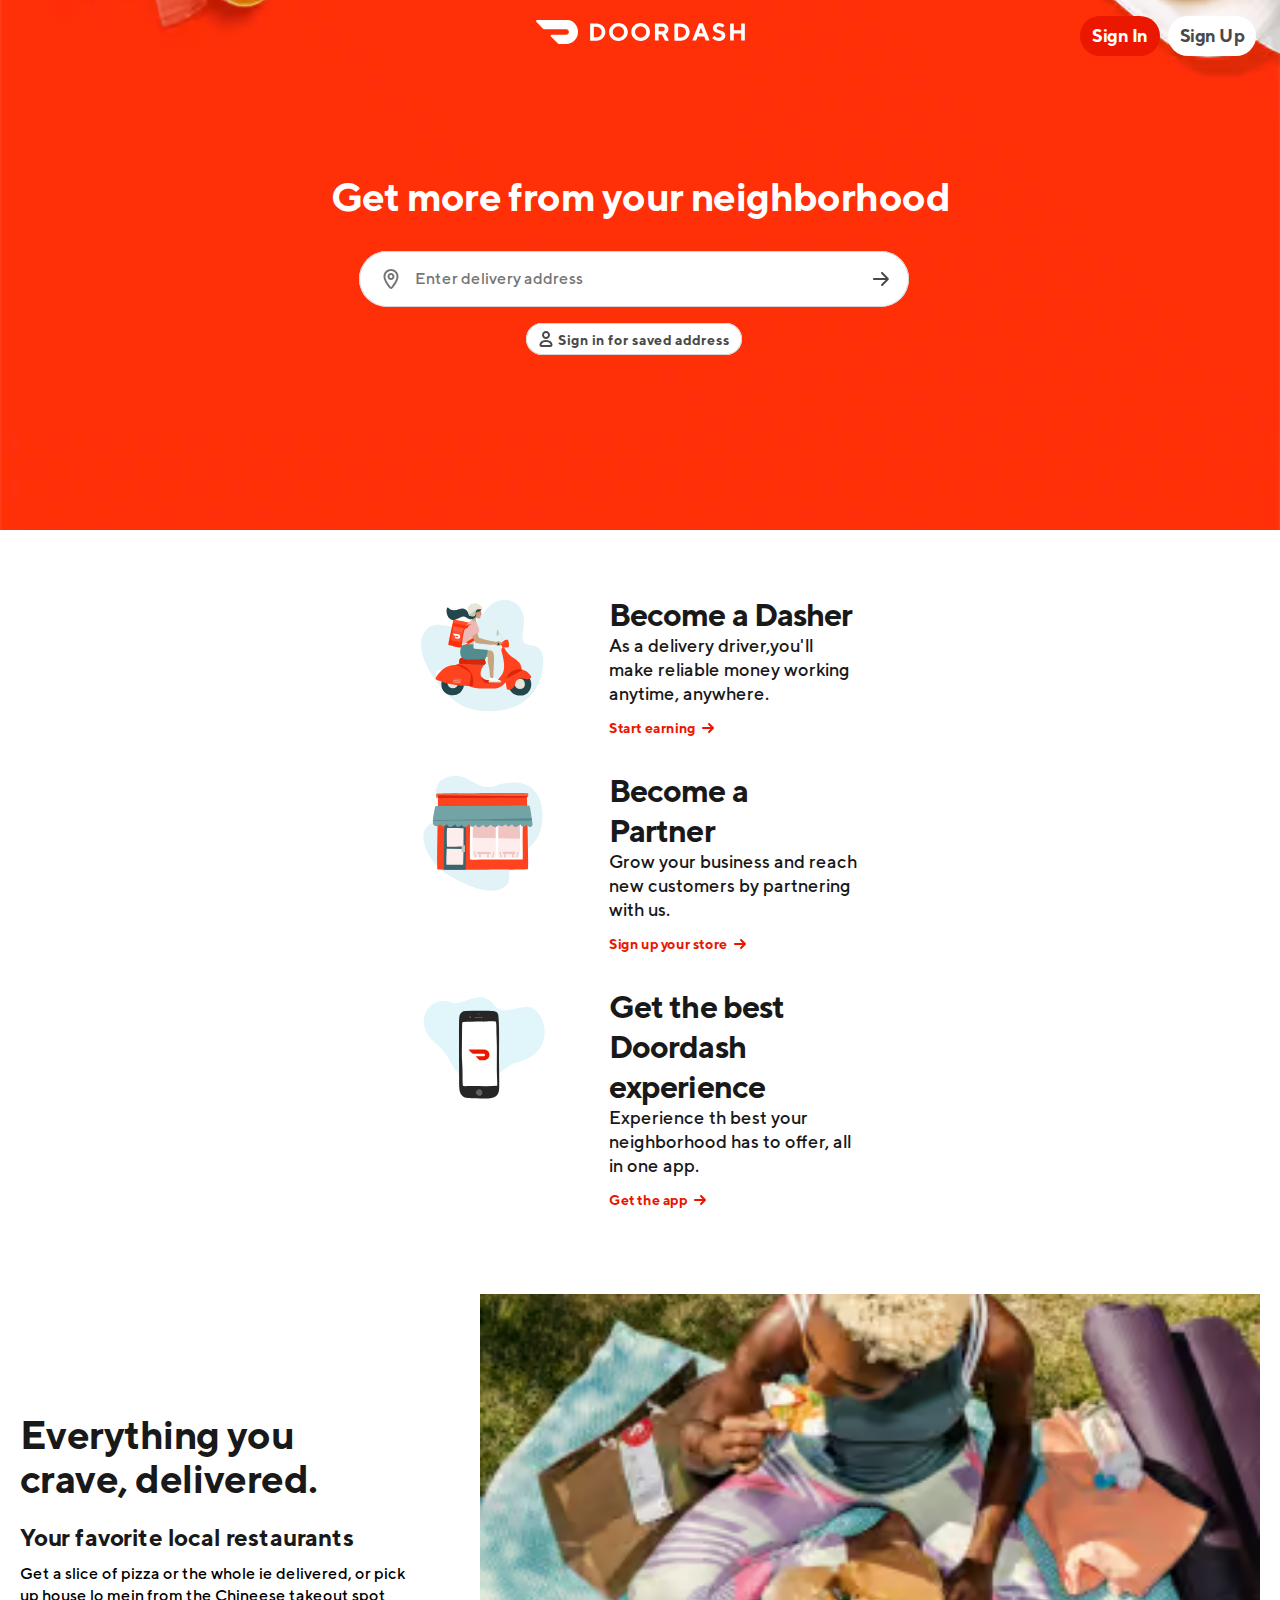
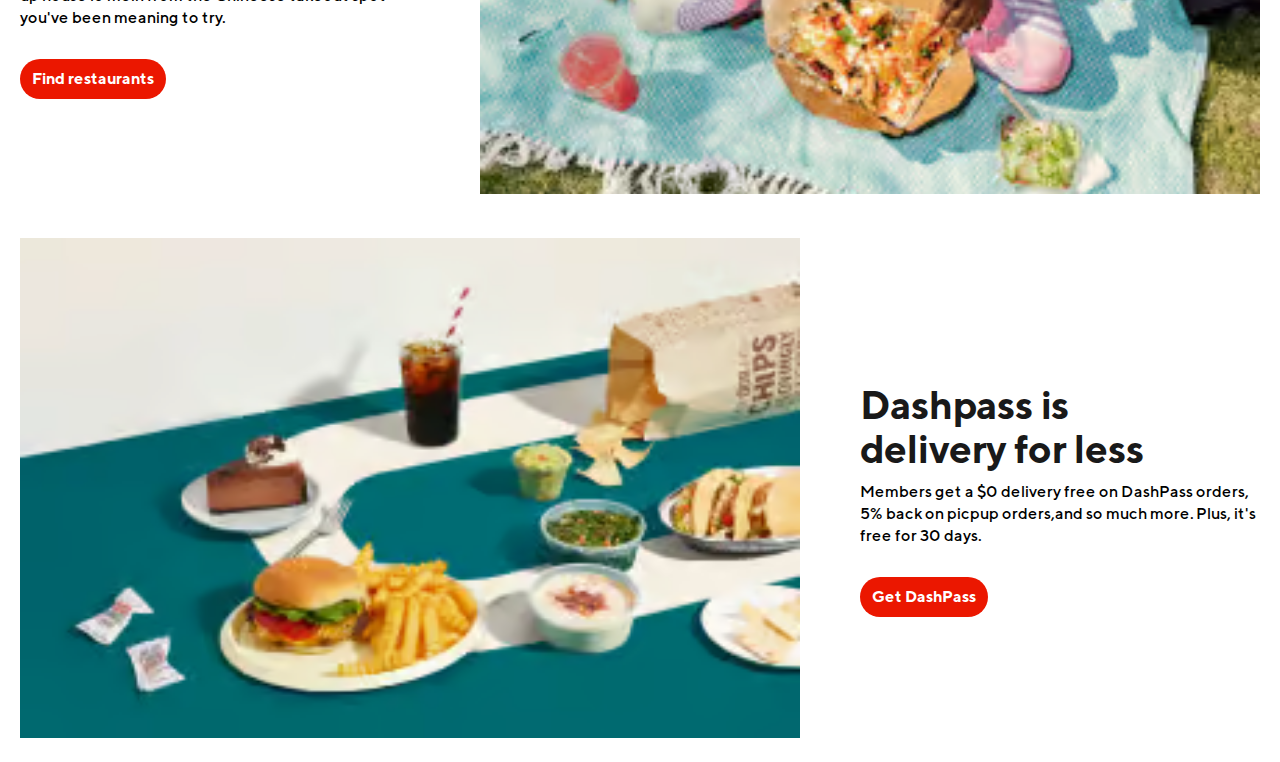
==== doordash/index.html @ 5bae9e33 "doordash section 2 completed" ====
<!DOCTYPE html>
<html lang="en">
<head>
    <meta charset="UTF-8">
    <meta name="viewport" content="width=device-width, initial-scale=1.0">
    <title>DoorDash Food Delivery & Takeout</title>
    <link rel="icon" href="assets/svgexport-5.svg">
    <link rel="stylesheet" href="index.css">
</head>

<header>
    <div class="header-section">
        <div class="bg-img">
            <img src="assets/hero_landing_us_mobile.avif">
        </div>
        <div class="banner-top-items">
            <div class="logos">
                <div class="logo1">
                    <img src="assets/svgexport-1.svg">
                </div>
                <div class="logo2">
                    <img src="assets/4224.svg">
                </div>
                <div class="logo3">
                    <img src="assets/doordash.svg">
                </div>
            </div>
            <div class="signin-options">
                <div class="signin">
                    <span>Sign In</span>
                </div>
                <div class="signup">
                    <span>Sign Up</span>
                </div>
            </div>
        </div>
        
        <div class="banner-middle-items">
            <div class="logo">
                <img src="assets/svgexport-1.svg">
            </div>
            <div class="main-text">
                <span> Get more from your neighborhood</span>
            </div>
            <div class="search">
                <div class="search-icon"><img src="assets/svgexport-2.svg"></div>
                <div class="location-icon"><img src="assets/location.svg"></div>
                <input type="text" placeholder="Enter delivery address">
                <div><div class="go-icon"><img src="assets/svgexport-3.svg" id="arrow-black"><img src="assets/white-arrow.svg" id="arrow-white"></div></div>
            </div>
            <div class="saved-address">
                <div class="icon">
                    <img src="assets/svgexport-4.svg">
                </div>
                <div class="text">
                    <span>Sign in for saved address</span>
                </div>
            </div>
        </div>
    </div>
</header>

<body>

    <div class="ad">
        <div class="logo"><img src="assets/svgexport-5.svg"></div>
        <div class="content">
            <div class="playstore"><img src="assets/google-play-store-logo.svg"></div>
            <div id="title">DoorDash App</div>                
            <span>Food & Groceries, Delivered</span>
            <button class="red-btn"><p>Get The app</p><img src="assets/svgexport-6.svg"></button>
        </div>
    </div>

    <div class="join-us">
        <div class="unit">
            <div class="image-section"><img src="assets/ScootScoot.svg"></div>
            <div class="text-section">
                <h2>Become a Dasher</h2>
                <h3>As a delivery driver,you'll make reliable money working anytime, anywhere.</h3>
                <div class="action-link"><span>Start earning</span><img src="assets/svgexport-7.svg"></div>
            </div>
        </div>
        <div class="unit">
            <div class="image-section"><img src="assets/Storefront.svg"></div>
            <div class="text-section">
                <h2>Become a Partner</h2>
                <h3>Grow your business and reach new customers by partnering with us.</h3>
                <div class="action-link"><span>Sign up your store</span><img src="assets/svgexport-7.svg"></div>
            </div>
        </div>
        <div class="unit">
            <div class="image-section"><img src="assets/iphone.svg"></div>
            <div class="text-section">
                <h2>Get the best Doordash experience</h2>
                <h3>Experience th best your neighborhood has to offer, all in one app.</h3>
                <div class="action-link"><span>Get the app</span><img src="assets/svgexport-7.svg"></div>
            </div>
        </div>
    </div>

    <div class="promote">
        <div class="crave">
            <div class="image-section"><img src="assets/download_the_app_mobile.avif"></div>
            <div class="text-section">
                <h2>Everything you crave, delivered.</h2>
                <h3>Your favorite local restaurants</h3>
                <span>Get a slice of pizza or the whole ie delivered, or pick up house lo mein from the Chineese takeout spot you've been meaning to try.</span>
                <button>Find restaurants</button>
            </div>
        </div>
        <div class="bg-shade"></div>
        <div class="dash-pass">
            <div class="image-section"><img src="assets/dashpass_mobile.avif"></div>
            <div class="text-section">
                <h2>Dashpass is delivery for less</h2>
                <span>Members get a $0 delivery free on DashPass orders, 5% back on picpup orders,and so much more. Plus, it's free for 30 days.</span>
                <button>Get DashPass</button>
            </div>
        </div>
    </div>
</body>
</html>
---- doordash/index.css ----
@font-face {
    font-family: dnorm;
    src: url('assets/dnormal.woff2');
}

@font-face {
    font-family: dbold;
    src: url('assets/dbold.woff2');
}

@font-face {
    font-family: dmed;
    src: url('assets/dmed.woff2');
}
a,li,ul,p,img,h2,h3,h4,h1,body,header,footer{
    text-decoration: none;
    padding:0;
    margin:0;
}

.logos,.location-icon,#arrow-white{
    display:none
}

.header-section{
    position: relative;
    display: flex;
    flex-direction: column;
    height:530px;
}

.bg-img{
    position: absolute;
    top:0;
    left:0;
    height:100%;
    width:100%;
    z-index: -1;
}
.bg-img img{
    width:100%;
    object-fit:cover;
    object-position: 50% 50%;
    height:100%;
}

.banner-top-items{
    display: flex;
    justify-content: flex-end;
    align-items: center;
    margin-top:16px;
  
}
.signin-options{
    display:flex;
    flex-direction: row;
    column-gap: 8px;
}
.signin{
    display: flex;
    justify-content: center;
    align-items: center;
    padding:0 12px;
    background-color: rgb(235, 23, 0);
    color:white;
    letter-spacing:-0.454401px;
    border-radius: 24px;
    min-height:32px;
    font-family:dbold;
}
.signin span , .signup span{
    margin-top: -1px;
}
.signup{
    display: flex;
    justify-content: center;
    align-items: center;
    padding:0 12px;
    background-color: white;
    color:rgb(73, 73, 73);
    letter-spacing:-0.454401px;
    border-radius: 24px;
    min-height:32px;
    font-family:dbold;
    margin-right:24px;
}
.banner-middle-items{
    position: absolute;
    top:30%;
    left:calc(50% - 175px);
    display:flex;
    flex-direction: column;
    align-items: center;
    flex-wrap: wrap;
}

.banner-middle-items .main-text{
    font-family: dbold;
    font-size:22px;
    line-height:28px;
    max-width:350px;
    color: white;
    text-align: center;
    margin-bottom:12px;
}
.banner-middle-items .logo{
    margin-bottom:15px;
}
.search{
    position: relative;
    height:fit-content;
    align-items: center;
    justify-content: center;
    border-radius: 32px;
    border: none;
    box-sizing: border-box;
    box-shadow: rgb(214, 214, 214) 0px 0px 0px 1px inset;
    background-color: rgb(255, 255, 255);
    padding: 4px;
    padding-left: 16px;
    min-height: 40px;
    margin-top:16px;
    margin-right:12px;
    display: flex;
    flex-shrink: 1 auto;
    font-family: dnorm;
    column-gap: 12px;

}
#align-left{
    display: flex;
}
.search input{
    border:none;
    color: rgb(25,25,25);
    font-family: dmed;
    font-size:16px;
    line-height:22px;
    font-weight:100;
    text-overflow: ellipsis;
    padding: 0px;
}

.search-icon{
    margin-top:4px;
}

.saved-address{
    display: flex;
    padding: 0px 12px;
    margin-right:12px;
    border-radius: 24px;
    border: none;
    box-shadow: rgb(214, 214, 214) 0px 0px 0px 1px inset;
    background-color: rgb(255, 255, 255);
    margin-top:16px;
    min-height:32px;
    display: flex;
    align-items: center;
    justify-content: center;
    text-overflow: ellipsis;
  
}
.go-icon{
    height:40px;
    width:40px;
    display: flex;
    align-items: center;
    justify-content: center;
}
.saved-address span{
    font-family: dbold;
    font-size:14px;
    line-height:16px;
    color: rgb(73, 73, 73);
    margin-left:4px;
}
.saved-address .icon{
    margin-top:4px;
}
.saved-address .text{
    margin-top: 2px;
}

.ad{
    background-color:rgb(247, 247, 247);
    border-radius:16px;
    border:1px solid rgb(231,231,231);
    padding:20px;
    margin:20px;
    margin-bottom:0px;
    display: flex;
    flex-direction: row;
}

.ad .logo{
    border:1px solid rgb(231,231,231);
    background-color:rgb(255,255,255);
    margin-right:8px;
    padding:8px;
    border-radius:16px;
    width:60px;
    height:60px;
    box-sizing: border-box;
    display: flex;
    justify-content: center;
}
.ad .logo img{
    width:40px;
    height:40px;
}
.ad .content{
    display: flex;
    flex-direction: column;
}
.ad #title{
    font-size:18px;
    line-height:22px;
    letter-spacing:-0.511197px;
    margin-bottom:4px;
    color:rgb(25, 25, 25);
    font-family:dbold;
}
.ad .content span{
    font-size:14px;
    color:rgb(118, 118, 118);
    line-height:22px;
    margin-bottom:8px;
    font-family:dmed;
    font-weight:500;
}
.ad button{
    width:124.23px;
}

button{
    background-color:rgb(235, 23, 0);
    border-radius:24px;
    box-shadow:rgba(0, 0, 0, 0) 0px 0px 0px 1px inset;
    color:rgb(255,255,255);
    box-sizing: border-box;
    min-height:32px;
    display: flex;
    align-items: center;
    justify-content: center;
    border:none;
    font-family:dbold;

}
button img{
    margin-left:4px;
}

.join-us{
    display:flex;
    flex-direction: column;
    padding:8px;
    margin-top:40px;
    margin-bottom:40px;
    max-width:470px;
    margin-inline:auto;
}
.unit .text-section{
    max-width:250px;
}

.unit{
    display: flex;
    padding:16px;
}
.unit .image-section{
    box-sizing: border-box;
    margin-right:32px;
}
.unit .image-section img{
    width:88px;
    height:88px;
}
.unit h2{
    font-size:32px;
    color:rgb(25, 25, 25);
    letter-spacing: -0.908802px;
    line-height:40px;
    font-family:dbold;
}
.unit h3{
    font-size:18px;
    color:rgb(25, 25, 25);
    line-height:24px;
    font-weight:500;
    font-family:dmed;
}
.unit .action-link{
    font-size:14px;
    color:rgb(235, 23, 0);
    letter-spacing: -0.397598px;
    line-height:20px;
    font-family:dbold;
    display: flex;
    align-items: center;
    margin-top:12px;
}
.unit .action-link span{
    margin-right:4px;
}
.unit .action-link img{
    height:16px;
    width:16px;
}


.crave{
    padding:20px;
    display: flex;
    flex-direction: column;
}
.crave .image-section{
    width:100%
}
.crave .image-section img{
    height:180px;
    width:100%;
    object-fit:cover;
}
.crave .text-section{
    display: flex;
    flex-direction: column;
}
.crave h2{
    margin-top:20px;
    max-width:90%;
    font-family:dbold;
    font-size:24px;
    line-height:32px;
    color:rgb(25,25,25);
}
.crave h3{
    font-family :dbold;
    margin-top:10px;
    color:rgb(25,25,25);
    font-size:18px;
    line-height:22px;
}
.crave span{
    margin-top:10px;
    font-size:14px;
    line-height:20px;
    font-family:dmed;

}
.crave button{
    margin-top:20px;
    width:fit-content;
    padding-left:12px;
    padding-right:12px;
}

/**/
.dash-pass{
    padding:20px;
    display: flex;
    flex-direction: column;
}
.dash-pass .image-section{
    width:100%
}
.dash-pass .image-section img{
    height:180px;
    width:100%;
    object-fit:cover;
}
.dash-pass .text-section{
    display: flex;
    flex-direction: column;
}
.dash-pass h2{
    margin-top:20px;
    max-width:90%;
    font-family:dbold;
    font-size:24px;
    line-height:32px;
    color:rgb(25,25,25);
}
.dash-pass span{
    margin-top:10px;
    font-size:14px;
    font-family:dmed;
    line-height:20px;
}
.dash-pass button{
    margin-top:20px;
    width:fit-content;
    padding-left:12px;
    padding-right:12px;    
}











@media screen and (min-width:425px) {
    

}


@media screen and (min-width:768px) {
    
    .banner-middle-items .logo,.search .search-icon,.logos .logo3,.logos .logo2,.ad{
        display: none;
    }
    .search .location-icon,.logos{
        display: flex;
    }

    .banner-top-items{
        position: relative;
    }
    .logos{
        position: absolute;
        top:4px;
        left:calc(50% - 28px);
    }
    .signin span,.signup span{
        font-size: 18px;
        letter-spacing:-0.04ch;
    }
    .signin,.signup{
        min-height: 40px;
    }

    .banner-middle-items{
        left:calc(50% - 210px);
        top:calc(50% - 94px);
    }

    .search{
        padding:8px;
        padding-left:20px;
        /* width:408px; */
        column-gap: normal;
    }
    .search input{
        font-size: 16px;
        line-height:22px;
        width:304px;
        padding-left: 12px;
    }
    .saved-address .icon{
        margin-top: 4px;
    }

    .unit .image-section{
        margin-right:64px;
    }
    .unit .image-section img{
        width:124px;
        height:124px;
    }
    
    .crave{
        flex-direction: row-reverse;
        align-items: center;
        column-gap:60px;
    }
    .crave .image-section img{
        height:500px;
    }
    .crave h2{
        font-size:40px;
        letter-spacing:-0.02ch;
        line-height:44px;
    }
    .crave h3{
        font-size: 24px;
        line-height:32px;
        letter-spacing:-0.01ch;
        margin-top:20px;
    }
    .crave span{
        font-size:16px;
        line-height:22px;
    }
    .crave button{
        margin-top:30px;
        font-size: 16px;
        line-height:18px;
        min-height: 40px;
    }
    .crave .text-section{
        max-width: 400px;;
    }

    /**/
    .dash-pass{
        flex-direction: row;
        align-items: center;
        column-gap:60px;
    }
    .dash-pass .image-section img{
        height:500px;
    }
    .dash-pass h2{
        font-size:40px;
        letter-spacing:-0.02ch;
        line-height:44px;
    }
    .dash-pass span{
        font-size:16px;
        line-height:22px;
    }
    .dash-pass button{
        margin-top:30px;
        font-size: 16px;
        line-height:18px;
        min-height: 40px;
    }
    .dash-pass .text-section{
        max-width: 400px;;
    }


}

@media screen and (min-width:1024px) {

   
    .logos .logo3,.logos .logo2{
        display: block;
    }
    .logo1{
        display: none;
    }

    .logos{
            align-items: center;
            gap:12px;
            left:calc(50% - 104.5px);
    }
    
    .banner-middle-items{
        top:calc(50% - 90px);
        left:calc(50% - 309.4px);
    }
    .banner-middle-items .main-text{
        white-space: nowrap;
        font-size: 40px;
        letter-spacing:-0.568px;
        line-height:44px;
        max-width: 750px;
        margin-bottom: 16px;
    }
    .search{
        width:550px;
        justify-content:space-between;
    }
    .search input{
       width:100%;
    }
    .go-icon{
        justify-content: center;
    }
    
}

@media screen and (min-width:1440px) {

    #arrow-black{
        display:none;
    }
    #arrow-white{
        display: flex;
    }
    .header-section{
        height:800px;
    }

    .go-icon{
        border-radius:50%;
        background-color: rgb(235, 23, 0) ;
        width:40px !important;
        margin: 0;
    }

    .join-us{
        flex-direction: row;
        margin:0;
        margin-top: 96px;
        margin-bottom: 96px;
        max-width:1184px;
        box-sizing: border-box;
        margin-left:90px;
    }
    .unit{
        flex-direction: column;
        align-items: center;
        padding:16px;
        margin-left: 17px;
        margin-right: 17px;
        text-align: center;
        width:360px;
        box-sizing: border-box;
    }
    .unit .image-section{
        margin:0;
    }
    .unit .image-section img{
        width:154px;
        height:154px;
    }
    .unit .action-link{
        font-size:18px;
        line-height:24px;
        justify-content: center;
    }
    .unit h3{
        margin-top:8px;
    }
    

}
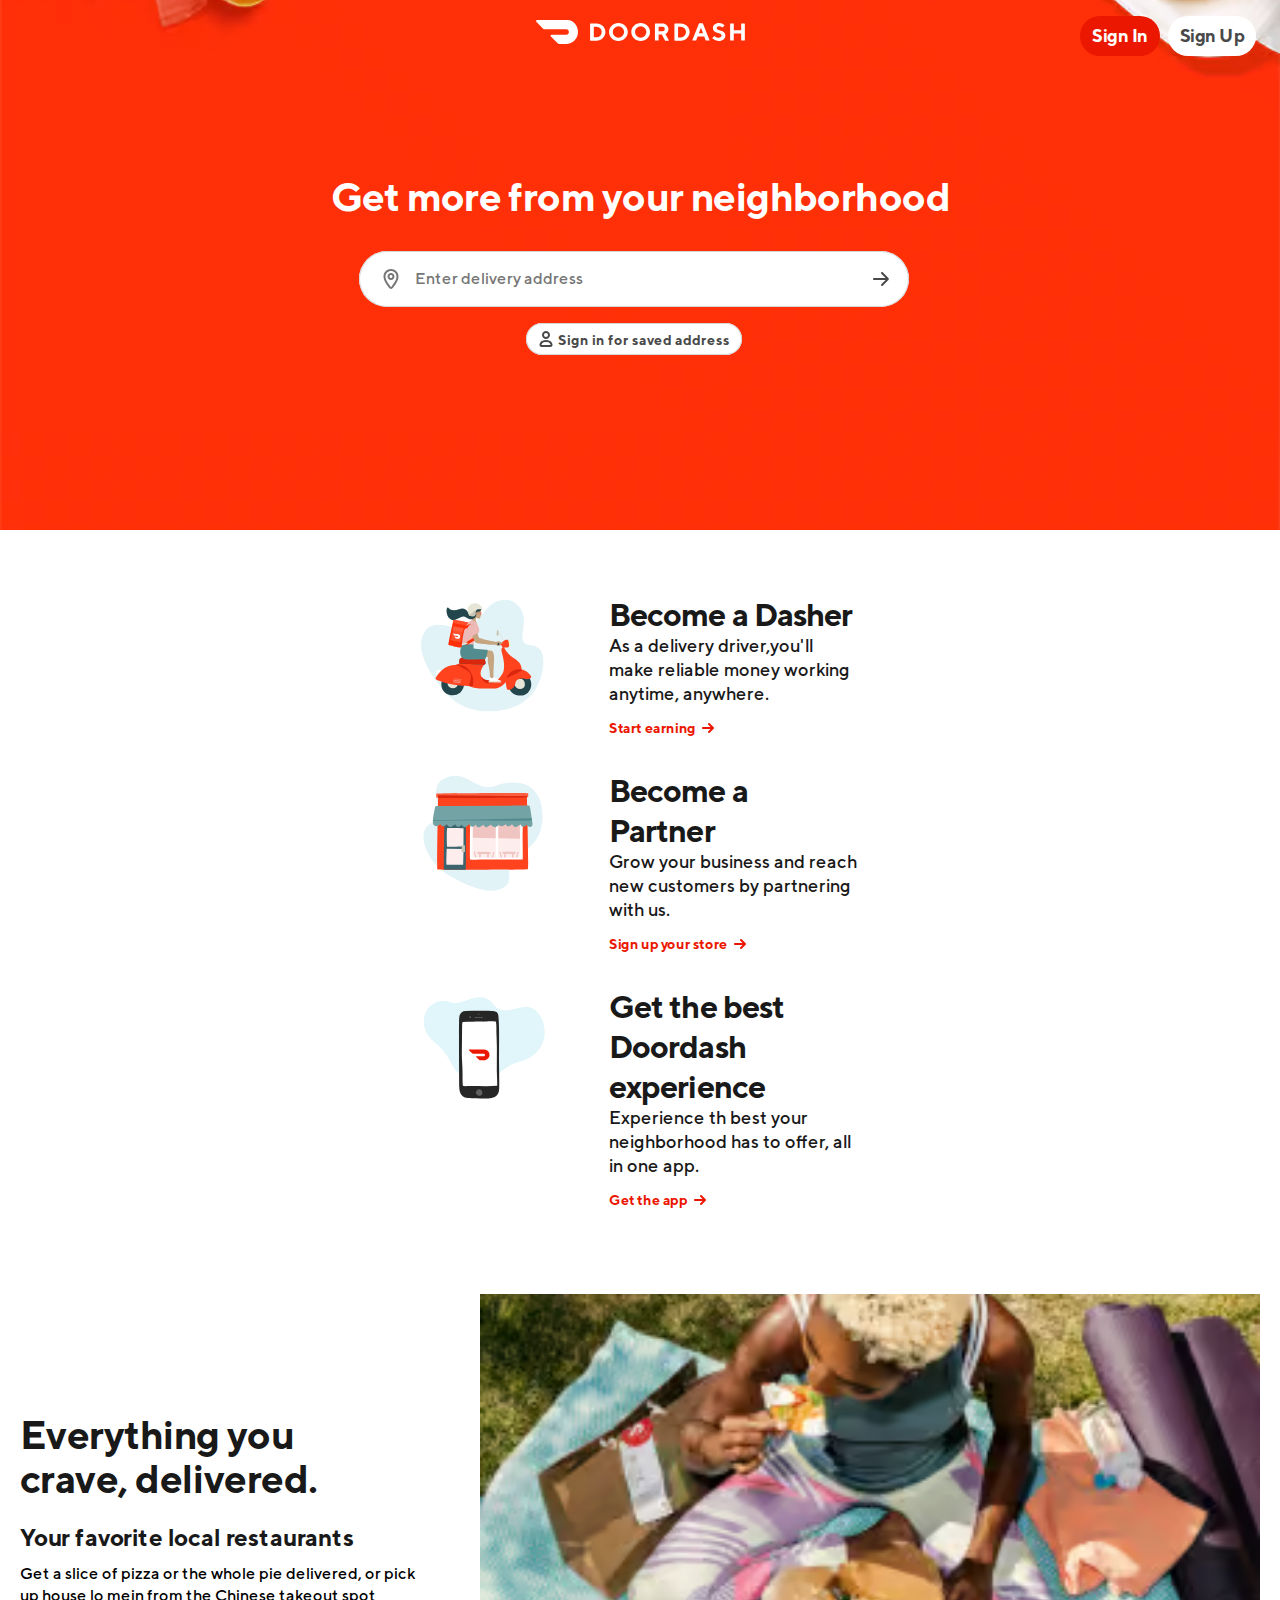
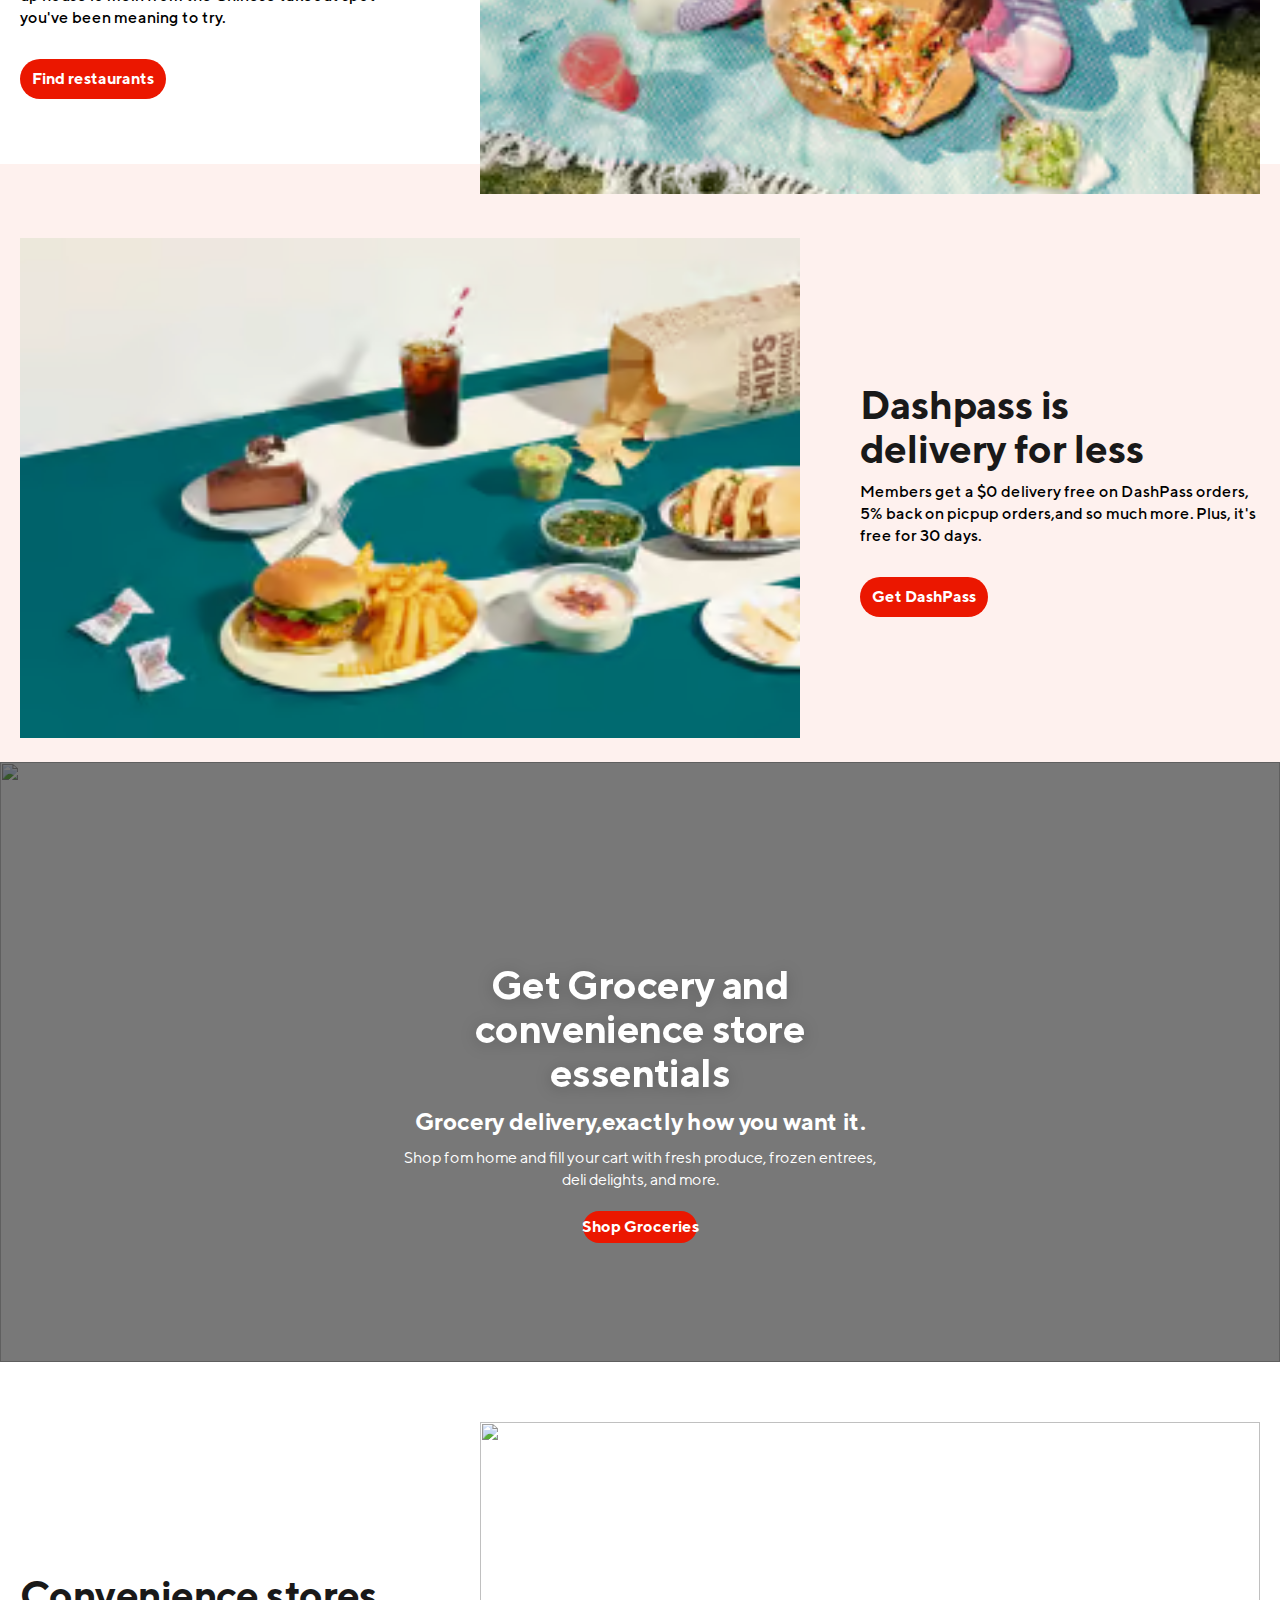
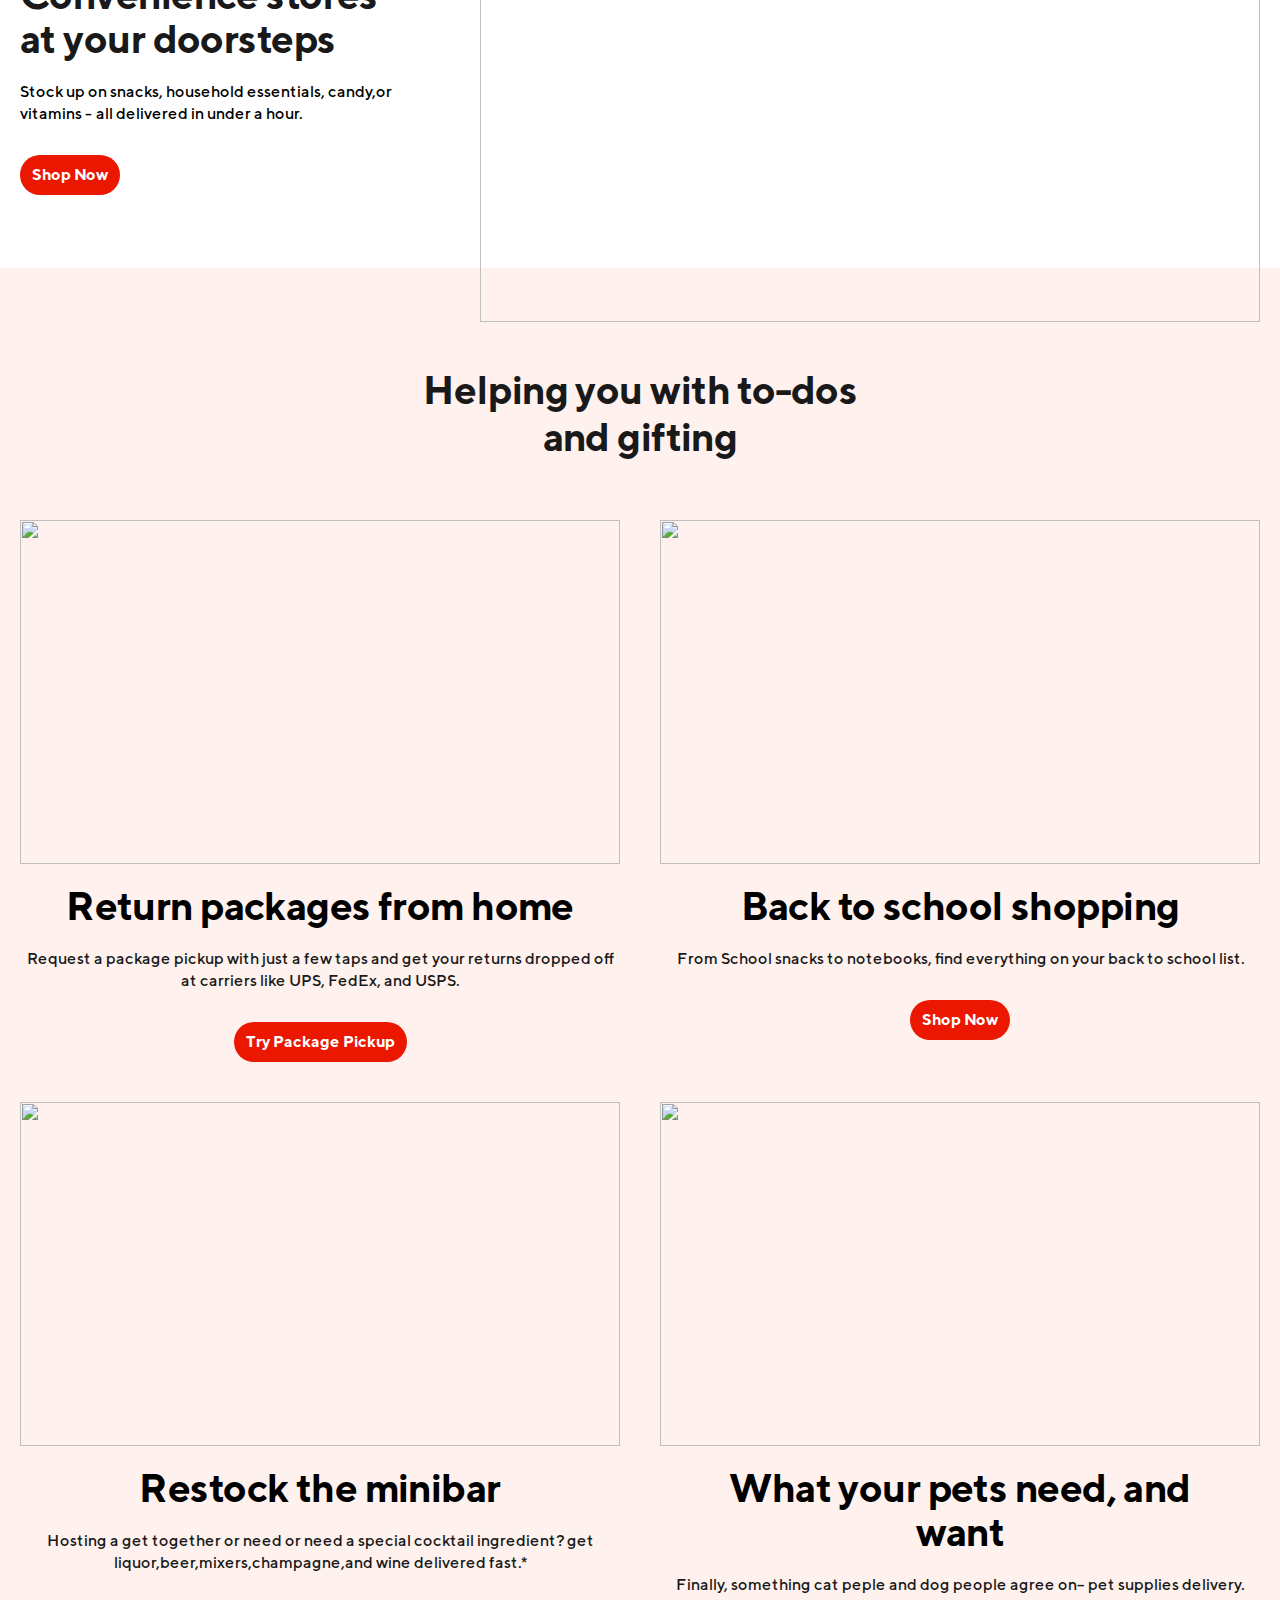
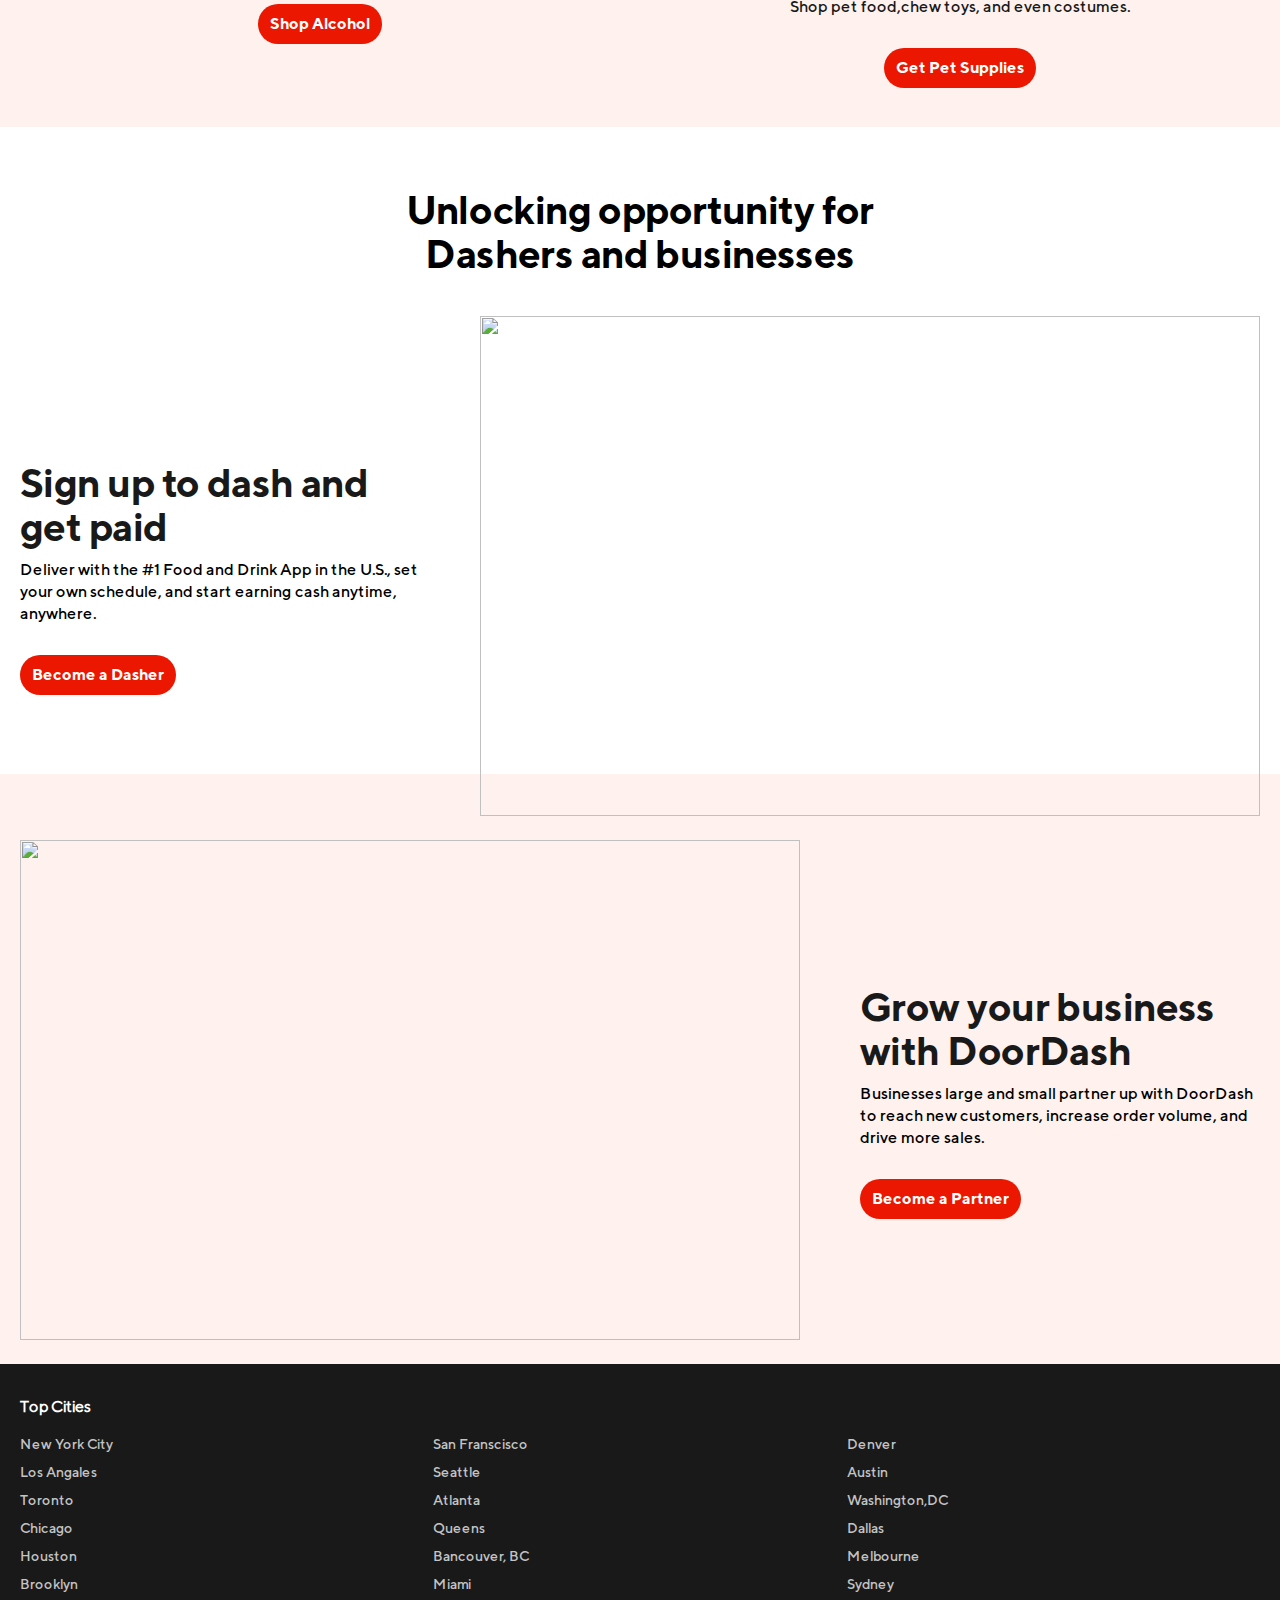
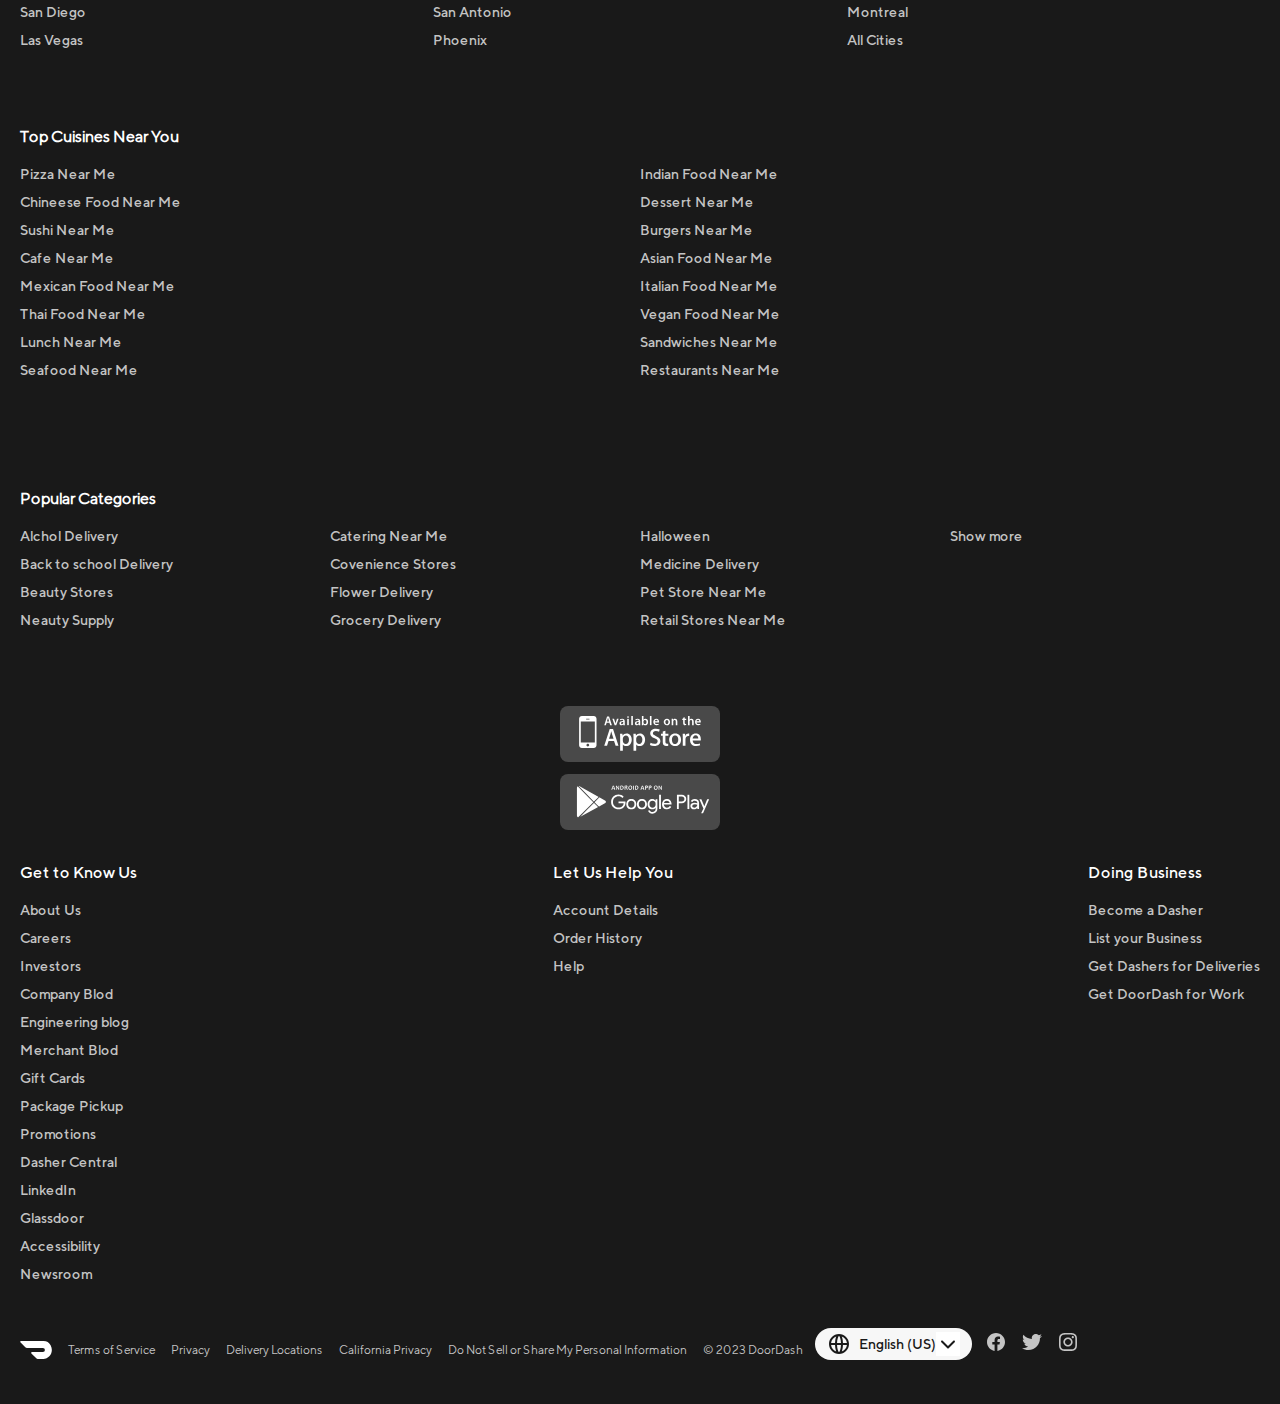
==== commit 4f1a95a8: "footer pending" ====
--- a/doordash/index.html
+++ b/doordash/index.html
@@ -105,7 +105,7 @@
             <div class="text-section">
                 <h2>Everything you crave, delivered.</h2>
                 <h3>Your favorite local restaurants</h3>
-                <span>Get a slice of pizza or the whole ie delivered, or pick up house lo mein from the Chineese takeout spot you've been meaning to try.</span>
+                <span>Get a slice of pizza or the whole pie delivered, or pick up house lo mein from the Chinese takeout spot you've been meaning to try.</span>
                 <button>Find restaurants</button>
             </div>
         </div>
@@ -119,5 +119,240 @@
             </div>
         </div>
     </div>
+
+    <div class="grocery">
+        <div class="image-section"><img src="assets/grocery_desktop.avif"></div>
+        <div class="overlay"></div>
+        <div class="text-section">
+            <h2>Get Grocery and convenience store essentials</h2>
+            <h3>Grocery delivery,exactly how you want it.</h3>
+            <span>Shop fom home and fill your cart with fresh produce, frozen entrees, deli delights, and more.</span>
+            <button>Shop Groceries</button>
+        </div>
+    </div>
+
+    <div class="features">
+        <div class="convenience">
+            <div class="image-section"><img src="assets/convenience_mobile.avif"></div>
+            <div class="text-section">
+                <h2>Convenience stores at your doorsteps</h2>
+                <span>Stock up on snacks, household essentials, candy,or vitamins - all delivered in under a hour.</span>
+                <button>Shop Now</button>
+            </div>
+        </div>
+        <div class="shade"></div>
+        <div class="gifting">
+            <h2 class="caption">Helping you with to-dos and gifting</h2>
+            <div class="cards">
+                <div class="card">
+                    <div class="image-section"><img src="assets/package_pickup_mobile.avif"></div>
+                    <div class="text-section">
+                        <h3>Return packages from home</h3>
+                        <span>Request a package pickup with just a few taps and get your returns dropped off at carriers like UPS, FedEx, and USPS.</span>
+                        <button>Try Package Pickup</button>
+                    </div>
+                </div>
+                <div class="card">
+                    <div class="image-section"><img src="assets/bts-backpack.webp"></div>
+                    <div class="text-section">
+                        <h3>Back to school shopping</h3>
+                        <span>From School snacks to notebooks, find everything on your back to school list.</span>
+                        <button>Shop Now</button>
+                    </div>
+                </div>
+                <div class="card">
+                    <div class="image-section"><img src="assets/alcohol_mobile.avif"></div>
+                    <div class="text-section">
+                        <h3>Restock the minibar</h3>
+                        <span>Hosting a get together or need or need a special cocktail ingredient? get liquor,beer,mixers,champagne,and wine delivered fast.*</span>
+                        <button>Shop Alcohol</button>
+                    </div>
+                </div>
+                <div class="card">
+                    <div class="image-section"><img src="assets/pet_supplies_mobile.avif"></div>
+                    <div class="text-section">
+                        <h3>What your pets need, and want</h3>
+                        <span>Finally, something cat peple and dog people agree on-- pet supplies delivery. Shop pet food,chew toys, and even costumes.</span>
+                        <button>Get Pet Supplies</button>
+                    </div>
+                </div>
+            </div>            
+        </div>
+    </div>
+
+    <div class="opportunity">
+        <h2 class="caption">Unlocking opportunity for Dashers and businesses</h2>
+        <div class="dasher">
+            <div class="image-section"><img src="assets/become_a_dasher_mobile.avif"></div>
+            <div class="text-section">
+                <h2>Sign up to dash and get paid </h2>
+                <span>Deliver with the #1 Food and Drink App in the U.S., set your own schedule, and start earning cash anytime, anywhere.</span>
+                <button>Become a Dasher</button>
+            </div>
+        </div>
+        <div class="bg-shade"></div>
+        <div class="business">
+            <div class="image-section"><img src="assets/work_with_doordash_mobile.avif"></div>
+            <div class="text-section">
+                <h2>Grow your business with DoorDash</h2>
+                <span>Businesses large and small partner up with DoorDash to reach new customers, increase order volume, and drive more sales.</span>
+                <button>Become a Partner</button>
+            </div>
+        </div>
+    </div>
 </body>
-</html>+
+<footer>
+    <div class="footer-container">
+        <div class="footer-1">
+            <div class="footer-item">
+                <h3>Top Cities</h3>
+                <div class="cities">
+                    <div class="cols">
+                        <span>New York City</span>
+                        <span>Los Angales</span>
+                        <span>Toronto</span>
+                        <span>Chicago</span>
+                        <span>Houston</span>
+                        <span>Brooklyn</span>
+                        <span>San Diego</span>
+                        <span>Las Vegas</span>
+                    </div>
+                    <div class="cols">
+                        <span>San Franscisco</span>
+                        <span>Seattle</span>
+                        <span>Atlanta</span>
+                        <span>Queens</span>
+                        <span>Bancouver, BC</span>
+                        <span>Miami</span>
+                        <span>San Antonio</span>
+                        <span>Phoenix</span>
+                    </div>
+                    <div class="cols">
+                        <span>Denver</span>
+                        <span>Austin</span>
+                        <span>Washington,DC</span>
+                        <span>Dallas</span>
+                        <span>Melbourne</span>
+                        <span>Sydney</span>
+                        <span>Montreal</span>
+                        <span>All Cities</span>
+                    </div>
+                </div>
+            </div>
+            <div class="footer-item">
+                <h3>Top Cuisines Near You</h3>
+                <div class="cuisines">
+                    <div class="cols">
+                        <span>Pizza Near Me</span>
+                        <span>Chineese Food Near Me</span>
+                        <span>Sushi Near Me</span>
+                        <span>Cafe Near Me</span>
+                        <span>Mexican Food Near Me</span>
+                        <span>Thai Food Near Me</span>
+                        <span>Lunch Near Me</span>
+                        <span>Seafood Near Me</span>
+                    </div>
+                    <div class="cols">
+                        <span>Indian Food Near Me</span>
+                        <span>Dessert Near Me</span>
+                        <span>Burgers Near Me</span>
+                        <span>Asian Food Near Me</span>
+                        <span>Italian Food Near Me</span>
+                        <span>Vegan Food Near Me</span>
+                        <span>Sandwiches Near Me</span>
+                        <span>Restaurants Near Me</span>
+                    </div>
+                </div>                
+            </div>
+            <div class="footer-item">
+                <h3>Popular Categories</h3>
+                <div class="categories">
+                    <div class="cols">
+                        <span>Alchol Delivery</span>
+                        <span>Back to school Delivery</span>
+                        <span>Beauty Stores</span>
+                        <span>Neauty Supply</span>
+                    </div>
+                    <div class="cols">
+                        <span>Catering Near Me</span>
+                        <span>Covenience Stores</span>
+                        <span>Flower Delivery</span>
+                        <span>Grocery Delivery</span>
+                    </div>
+                    <div class="cols">
+                        <span>Halloween</span>
+                        <span>Medicine Delivery</span>
+                        <span>Pet Store Near Me</span>
+                        <span>Retail Stores Near Me</span>
+                    </div>
+                    <div class="cols">
+                        <span>Show more</span>
+                    </div>
+                </div>
+            </div>
+        </div>
+        <div class="footer-2">
+            <div class="apps">
+                <div class="box-rounded"><img src="assets/svgexport-8.svg"></div>
+                <div class="box-rounded"><img src="assets/svgexport-9.svg"></div>
+            </div>
+            <div class="contact">
+                <div class="know-us">
+                    <h3>Get to Know Us</h3>
+                    <span>About Us</span>
+                    <span>Careers</span>
+                    <span>Investors</span>
+                    <span>Company Blod</span>
+                    <span>Engineering blog</span>
+                    <span>Merchant Blod</span>
+                    <span>Gift Cards</span>
+                    <span>Package Pickup</span>
+                    <span>Promotions</span>
+                    <span>Dasher Central</span>
+                    <span>LinkedIn</span>
+                    <span>Glassdoor</span>
+                    <span>Accessibility</span>
+                    <span>Newsroom</span>
+                </div>
+                <div class="help">
+                    <h3>Let Us Help You</h3>
+                    <span>Account Details</span>
+                    <span>Order History</span>
+                    <span>Help</span>
+                </div>
+                <div class="doing-business">
+                    <h3>Doing Business</h3>
+                    <span>Become a Dasher</span>
+                    <span>List your Business</span>
+                    <span>Get Dashers for Deliveries</span>
+                    <span>Get DoorDash for Work</span>
+                </div>
+            </div>
+        </div>
+        <div class="footer-end">
+            <div class="long-list">
+                <div class="footer-logo"><img src="assets/svgexport-10.svg"></div>
+                <span>Terms of Service</span>
+                <span>Privacy</span>
+                <span>Delivery Locations</span>
+                <span>California Privacy</span>
+                <span>Do Not Sell or Share My Personal Information</span>
+                <span>© 2023 DoorDash</span>
+            </div>
+            <div class="right-items">
+                <div class="social">
+                    <div class="fb"><img src="assets/svgexport-13.svg"></div>
+                    <div class="twitter"><img src="assets/svgexport-14.svg"></div>
+                    <div class="insta"><img src="assets/svgexport-15.svg"></div>
+                </div>
+                <div class="select">
+                    <img src="assets/svgexport-11.svg">
+                    <span>English (US)</span>
+                    <div class="arrow-container"><img src="assets/svgexport-12.svg"></div>
+                </div>
+            </div>
+        </div>
+    </div>
+</footer>
+</html>
--- a/doordash/index.css
+++ b/doordash/index.css
@@ -247,7 +247,7 @@
     justify-content: center;
     border:none;
     font-family:dbold;
-
+    width:fit-content;
 }
 button img{
     margin-left:4px;
@@ -335,6 +335,7 @@
     font-size:24px;
     line-height:32px;
     color:rgb(25,25,25);
+    letter-spacing:-0.01ch;
 }
 .crave h3{
     font-family :dbold;
@@ -377,10 +378,11 @@
 }
 .dash-pass h2{
     margin-top:20px;
-    max-width:90%;
+    max-width:80%;
     font-family:dbold;
     font-size:24px;
     line-height:32px;
+    letter-spacing:-0.01ch;
     color:rgb(25,25,25);
 }
 .dash-pass span{
@@ -396,19 +398,443 @@
     padding-right:12px;    
 }
 
-
-
-
-
-
-
-
-
+.promote{
+    position: relative;
+}
+.bg-shade{
+    position: absolute;
+    top:20%;
+    left:0;
+    height:80%;
+    width:100%;
+    z-index:-1;
+    background-color:rgb(254, 241, 238);
+
+}
+
+.grocery{
+    position: relative;
+    height:350px;
+}
+.grocery .image-section{
+    position: absolute;
+    top:0;
+    left:0;
+    height:100%;
+    width:100%;
+    z-index: -1;
+}
+.grocery .image-section img{
+    width:100%;
+    height:100%;
+    object-fit:cover;
+}
+.grocery .overlay{
+    position: absolute;
+    top:0;
+    left:0;
+    height:100%;
+    width:100%;
+    background-color:rgba(30, 30, 30, 0.6);
+}
+.grocery .text-section{
+    position: absolute;
+    display: flex;
+    flex-direction: column;
+    max-width:550px;
+    z-index:1;
+    text-align: center;
+    align-items: center;
+    color:white;
+    top: calc(50% - 99px);
+}
+.grocery h2{
+    font-family:dbold;
+    font-size:24px;
+    line-height:32px;
+    letter-spacing:-0.170399px;
+    max-width:90%;
+    filter: drop-shadow(rgba(0, 0, 0, 0.2) 0px 2px 8px);
+}
+.grocery h3{
+    font-family:dbold;
+    line-height:22px;
+    font-size:18px;
+    margin-top:10px;
+}
+.grocery span{
+    font-family:dnorm;
+    font-weight:500px;
+    margin-top:10px;
+    font-size:14px;
+    line-height:20px;
+    max-width: 90%;
+}
+.grocery button{
+    margin-top:20px;
+}
+
+
+.features{
+    position: relative;
+}
+
+.convenience{
+    padding:20px;
+    display: flex;
+    flex-direction: column;
+}
+.convenience .image-section{
+    width:100%
+}
+.convenience .image-section img{
+    height:180px;
+    width:100%;
+    object-fit:cover;
+}
+.convenience .text-section{
+    display: flex;
+    flex-direction: column;
+}
+.convenience h2{
+    margin-top:20px;
+    max-width:90%;
+    font-family:dbold;
+    font-size:24px;
+    line-height:32px;
+    color:rgb(25,25,25);
+    letter-spacing:-0.01ch;
+}
+.convenience span{
+    margin-top:10px;
+    font-size:14px;
+    line-height:20px;
+    font-family:dmed;
+
+}
+.convenience button{
+    margin-top:20px;
+    width:fit-content;
+    padding-left:12px;
+    padding-right:12px;
+}
+.gifting{
+    display: flex;
+    flex-direction: column;
+    text-align:center;
+    background-color:rgb(254,241,238);
+    /* align-items: center; */
+}
+.gifting .caption{
+    max-width:300px;
+    font-size:24px;
+    padding:20px;
+    padding-top:40px;
+    font-family:dbold;
+    margin-inline:auto;
+}
+.cards{
+    display:flex;
+    overflow-x: scroll;
+}
+.card{
+    padding:20px;
+    min-width:90%;
+    align-items: center;
+    display: flex;
+    flex-direction: column;
+    margin-left:5%;
+    margin-right:-10%;
+    box-sizing: border-box;
+}
+.card .image-section{
+    width:100%;
+}
+.card .image-section img{
+    width:100%;
+    height:180px;
+    object-fit: cover;
+}
+.card .text-section{
+    display: flex;
+    flex-direction: column;
+    align-items: center;
+}
+.card h3{
+    margin-top:20px;
+    max-width:90%;
+    font-size:24px;
+    font-family:dbold;
+    line-height:32px;
+    letter-spacing:-0.01ch;
+}
+.card span{
+    font-size:14px;
+    line-height:20px;
+    margin-top:10px;
+    color:rgb(25,25,25);
+    font-family: dmed;
+}
+.card button{
+    margin-top:20px;
+    font-size:14px;
+    line-height:16px;
+
+}
+/**/
+
+
+.opportunity{
+    padding:20px;
+    display: flex;
+    flex-direction: column;
+    position: relative;
+}
+
+.opportunity .caption{
+    font-size: 24px;
+    letter-spacing: -0.170399px;
+    line-height:32px;
+    padding:20px;
+    padding-top: 20px;
+    font-family:dbold;
+    text-align: center;
+    font-weight: 600;
+}
+.opportunity .bg-shade{
+    top:25%;
+    height:75%;
+}
+.dasher .image-section{
+    width:100%
+}
+.dasher .image-section img{
+    height:180px;
+    width:100%;
+    object-fit:cover;
+}
+.dasher .text-section{
+    display: flex;
+    flex-direction: column;
+}
+.dasher h2{
+    margin-top:20px;
+    max-width:90%;
+    font-family:dbold;
+    font-size:24px;
+    line-height:32px;
+    color:rgb(25,25,25);
+    letter-spacing:-0.01ch;
+}
+.dasher h3{
+    font-family :dbold;
+    margin-top:10px;
+    color:rgb(25,25,25);
+    font-size:18px;
+    line-height:22px;
+}
+.dasher span{
+    margin-top:10px;
+    font-size:14px;
+    line-height:20px;
+    font-family:dmed;
+
+}
+.dasher button{
+    margin-top:20px;
+    width:fit-content;
+    padding-left:12px;
+    padding-right:12px;
+}
+
+/**/
+.business{
+    padding-top:20px;
+    display: flex;
+    flex-direction: column;
+}
+.business .image-section{
+    width:100%
+}
+.business .image-section img{
+    height:180px;
+    width:100%;
+    object-fit:cover;
+}
+.business .text-section{
+    display: flex;
+    flex-direction: column;
+}
+.business h2{
+    margin-top:20px;
+    max-width:80%;
+    font-family:dbold;
+    font-size:24px;
+    line-height:32px;
+    letter-spacing:-0.01ch;
+    color:rgb(25,25,25);
+}
+.business span{
+    margin-top:10px;
+    font-size:14px;
+    font-family:dmed;
+    line-height:20px;
+}
+.business button{
+    margin-top:20px;
+    width:fit-content;
+    padding-left:12px;
+    padding-right:12px;    
+}
+
+footer{
+    background-color: rgb(25, 25, 25);
+    color:rgb(196, 196, 196);
+    padding:32px 20px;
+}
+
+.footer-1{
+    display: flex;
+    flex-direction: row;
+    flex-wrap: wrap;
+    column-gap: 12px;
+}
+.footer-item{
+    display: flex;
+    flex-direction: column;
+    width:calc(50% - 6px);
+}
+
+.footer-item:nth-child(3){
+    margin-top: 64px;
+    width:100%;
+}
+.footer-item h3{
+    text-align: center;
+    margin-bottom:8px;
+    color:white;
+    font-family:dnorm;
+    font-size:16px;
+    line-height:22px;
+}
+.cities{
+    display: flex;
+    flex-direction: column;
+}
+.cols{
+    display: flex;
+    flex-direction: column;
+}
+.cols span{
+    margin-top: 8px;
+    text-align: center;
+    font-size:14px;
+    line-height:20px;
+    font-family:dmed;
+}
+
+.footer-2{
+    padding-top:32px;
+    padding-bottom:32px;
+    display: flex;
+    flex-direction: column;
+    align-items: center;
+}
+.contact{
+    display: flex;
+    flex-direction: column;
+    row-gap:12px;
+    column-gap: 12px;;
+}
+.contact span{
+    margin-top: 8px;
+    font-size:14px;
+    line-height:20px;
+    font-family:dmed;
+}
+.contact h3{
+    margin-bottom:8px;
+    color:rgb(255,255,255);
+    font-size: 16px;
+    line-height:22px;
+    font-weight:500;
+    font-family:dmed;
+}
+.know-us,.help,.doing-business{
+    display: flex;
+    flex-direction:column;
+    text-align: center;
+    margin-top:32px;
+   
+}
+
+.box-rounded{
+    background-color: rgb(73, 73, 73);
+    padding: 2px 8px;
+    border-radius:8px;
+    align-items:center;
+    margin-top:12px;
+}
+
+.footer-end{
+    display: flex;
+    flex-direction: column-reverse;
+    align-items: center;
+}
+
+.footer-logo{
+    width:fit-content;
+    height: 18px;
+    display: inline;
+}
+.long-list{
+    display: flex;
+    flex-direction: row;
+    column-gap: 16px;
+    flex-wrap: wrap;
+    text-align: center;
+    font-size: 12px;
+    font-weight: 400;
+    line-height:18px;
+    justify-content: center;
+    font-family:dnorm;
+    margin-top: 12px;
+}
+.social{
+    display: flex;
+    column-gap: 12px;
+    width:fit-content;
+    margin: 0;
+    margin-inline:auto;
+}
+
+.select{
+    background-color: rgb(247, 247, 247);
+    display: flex;
+    align-items: center;
+    margin:12px;
+    border-radius:16px;
+    padding:4px 12px ;
+    box-sizing: border-box;
+}
+
+.select img{
+    margin-right:8px;
+}
+.select span{
+    color: rgb(25,25,25);
+    font-family:dmed;
+    font-size:14px;
+}
+.select .arrow-container{
+    background-color: white;
+    width:24px;
+    height:24px;
+}
 
 
 @media screen and (min-width:425px) {
     
-
 }
 
 
@@ -527,7 +953,259 @@
         max-width: 400px;;
     }
 
-
+    .bg-shade{
+        top:45%;
+        height:55%;
+    }
+
+    .grocery{
+        height:600px;
+    }
+    .grocery .text-section{
+        left:calc(50% - 275px);
+    }
+    .grocery h2{
+        font-size: 40px;
+        line-height:44px;
+        letter-spacing: -0.02ch;
+    }
+    .grocery h3{
+        font-size:24px;
+        line-height:32px;
+        letter-spacing:-0.01ch;
+    }
+    .grocery span{
+        font-size:16px;
+        line-height:22px;
+        letter-spacing:0ch;
+
+    }
+    .grocery button{
+        font-size:16px;
+        line-height:18px;
+        width:114.328px;
+        white-space: nowrap;
+    }
+
+   
+    .convenience{
+        flex-direction: row-reverse;
+        align-items: center;
+        column-gap:60px;
+        padding-top:60px;
+    }
+    .convenience .image-section img{
+        height:500px;
+    }
+    .convenience h2{
+        font-size:40px;
+        letter-spacing:-0.02ch;
+        line-height:44px;
+    }
+    .convenience span{
+        font-size:16px;
+        line-height:22px;
+        margin-top:20px;
+    }
+    .convenience button{
+        margin-top:30px;
+        font-size: 16px;
+        line-height:18px;
+        min-height: 40px;
+    }
+    .convenience .text-section{
+        max-width: 400px;;
+    }
+    .shade{
+        position: absolute;
+        background-color: rgb(254,241,238);
+        width:100%;
+        top:26%;
+        height:75%;
+        z-index: -1;
+    }
+    .gifting .caption{
+        padding:40px 20px;
+        padding-top: 20px;
+        font-size: 40px;
+        letter-spacing:-0.568px;
+        font-family:dbold;
+        color:rgb(25, 25, 25);
+        max-width:500px;
+    }
+    .cards{
+        overflow: auto;
+        flex-wrap: wrap;
+    }
+    .card{
+        width:50%;
+        min-width: 50%;
+        margin: 0;
+    }
+    .card .image-section img{
+        height:100%;
+    }
+    .card .image-section{
+        height:344px;
+        
+    }
+    .card h3{
+        font-size:40px;
+        letter-spacing:-0.568px;
+        line-height:44px;
+    }
+    .card span{
+        font-size:16px;
+        line-height:22px;
+        margin-top:20px;
+    }
+    .card button{
+        margin-top:30px;
+        height:40px;
+        font-size:16px;
+        line-height:18px;
+        padding-left: 12px;
+        padding-right: 12px;
+    }
+
+     .opportunity .caption{
+        margin-inline:auto;
+        font-size:40px;
+        letter-spacing:-0.568px;
+        line-height:44px;
+        max-width:500px;
+        text-align: center;
+        padding: 40px 20px;
+        padding-top:60px;
+     }
+     .opportunity .bg-shade{
+        top:53%;
+        height:50%;
+     }
+    .dasher{
+        display: flex;
+        flex-direction: row-reverse;
+        align-items: center;
+        column-gap:60px;
+    }
+    .dasher .image-section img{
+        height:500px;
+      
+    }
+    .dasher h2{
+        font-size:40px;
+        letter-spacing:-0.02ch;
+        line-height:44px;
+    }
+    .dasher h3{
+        font-size: 24px;
+        line-height:32px;
+        letter-spacing:-0.01ch;
+        margin-top:20px;
+    }
+    .dasher span{
+        font-size:16px;
+        line-height:22px;
+    }
+    .dasher button{
+        margin-top:30px;
+        font-size: 16px;
+        line-height:18px;
+        min-height: 40px;
+    }
+    .dasher .text-section{
+        max-width: 400px;;
+    }
+
+    /**/
+    .business{
+        flex-direction: row;
+        align-items: center;
+        column-gap:60px;
+    }
+    .business .image-section img{
+        height:500px;
+    }
+    .business h2{
+        font-size:40px;
+        letter-spacing:-0.02ch;
+        line-height:44px;
+    }
+    .business span{
+        font-size:16px;
+        line-height:22px;
+    }
+    .business button{
+        margin-top:30px;
+        font-size: 16px;
+        line-height:18px;
+        min-height: 40px;
+    }
+    .business .text-section{
+        max-width: 400px;;
+    }
+
+    .footer-1{
+        display: flex;
+        flex-direction: column;
+        row-gap:12px;
+    }
+    .footer-item{
+        width:100%;
+        text-align: left;
+        align-items: flex-start;
+        margin-bottom:32px;
+        margin-top:32px;
+    }
+    .footer-item:nth-child(1){
+        margin-top: 0px;
+    }
+
+    .cities{
+        display: flex;
+        flex-direction: row;
+        width:100%;
+    }
+    .cols{
+        width:calc(100% / 3);
+    }
+    .cols span{
+        text-align: left;
+        
+    }
+
+    .cuisines{
+        display:flex;
+        width:100%;
+    }
+    .cuisines .cols{
+        width:calc(100% / 2);
+    }
+    .categories{
+        width:100%;
+        display: flex;
+        flex-direction: row;
+    }
+
+    .contact{
+        flex-direction: row;
+        justify-content: space-between;
+        width:100%;
+    }
+    .know-us,.help,.doing-business{
+        text-align: left;
+    }
+    .footer-end{
+        flex-direction: row;
+    }
+    .right-items{
+        display: flex;
+        align-items: center;
+        flex-direction: row-reverse;
+    }
+    .select{
+        white-space: nowrap;
+    }
 }
 
 @media screen and (min-width:1024px) {
@@ -567,6 +1245,13 @@
     }
     .go-icon{
         justify-content: center;
+    }
+
+    .dasher h2{
+        max-width:90%;
+    }
+    .business h2{
+        max-width:90%;
     }
     
 }
@@ -624,9 +1309,9 @@
     .unit h3{
         margin-top:8px;
     }
+    .grocery button{
+        width:138.33px;
+        height:40px;
+    }    
     
-
-}
-
-
-
+}
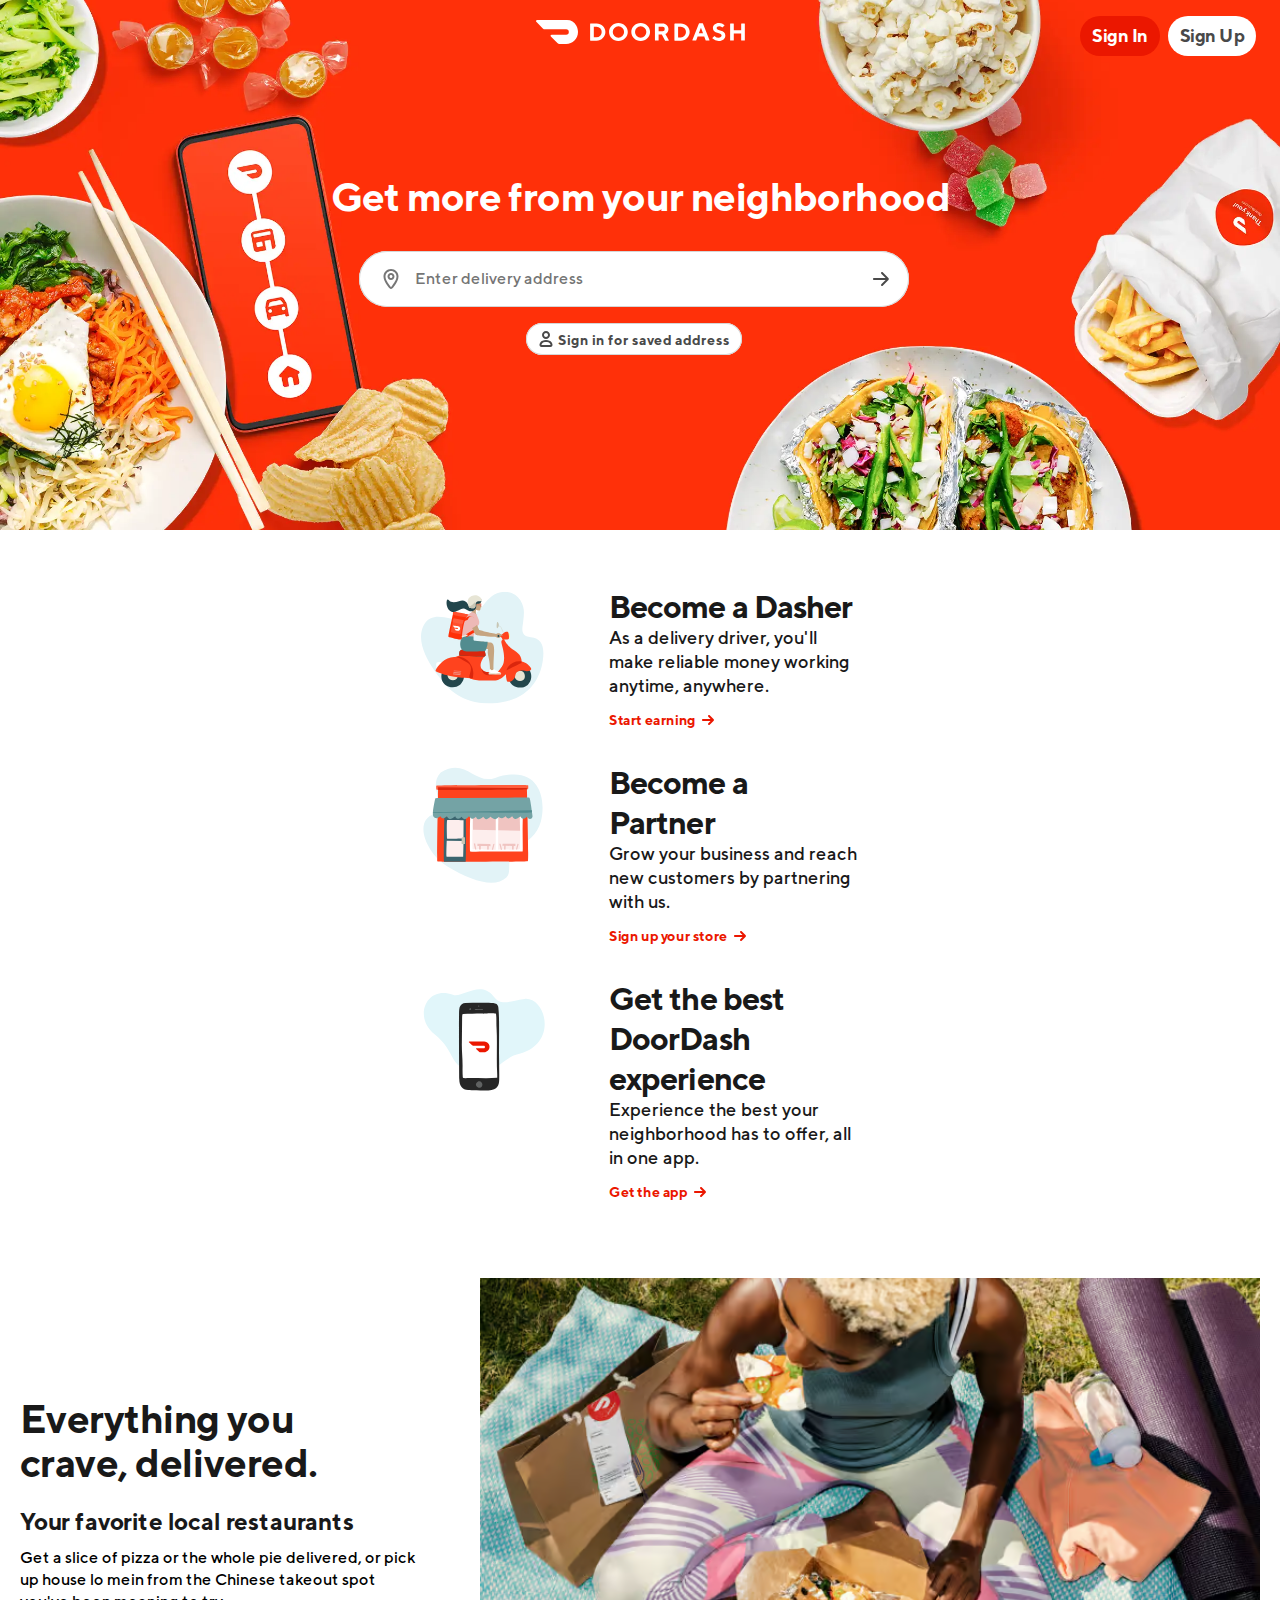
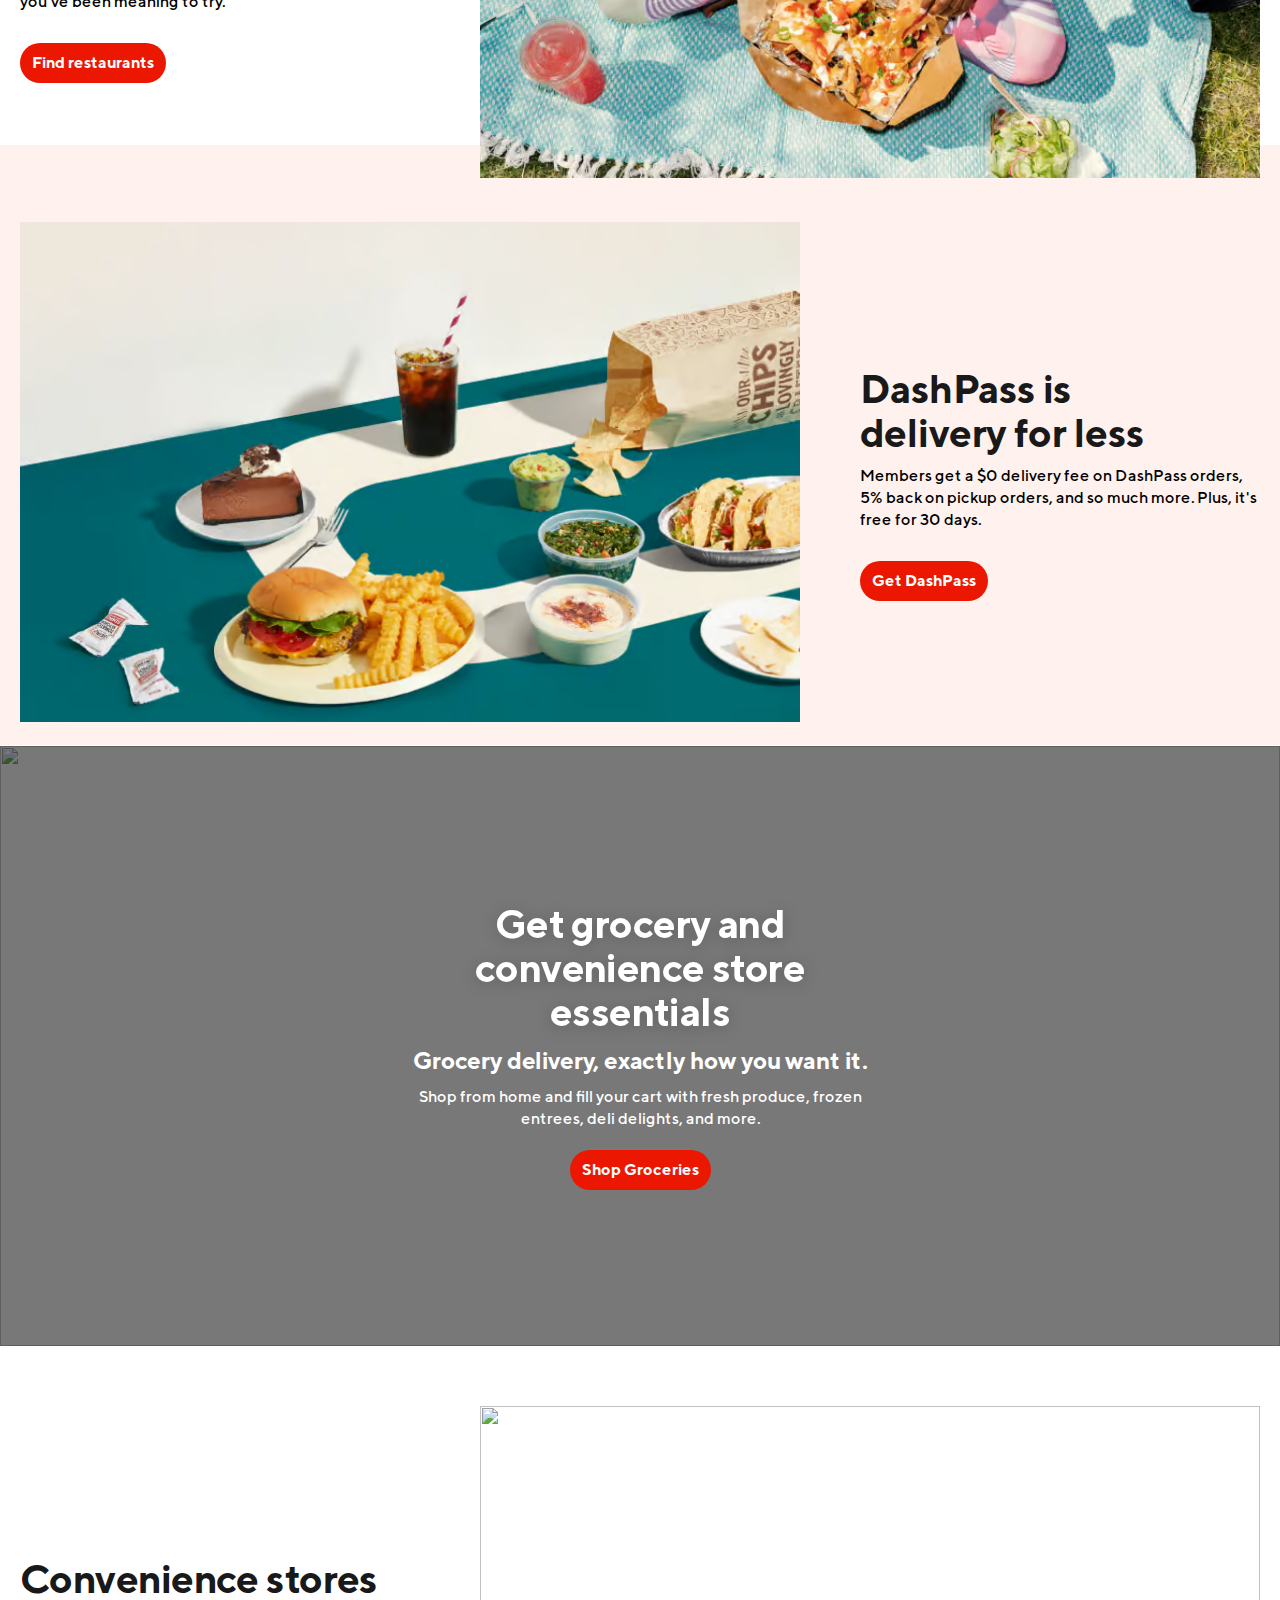
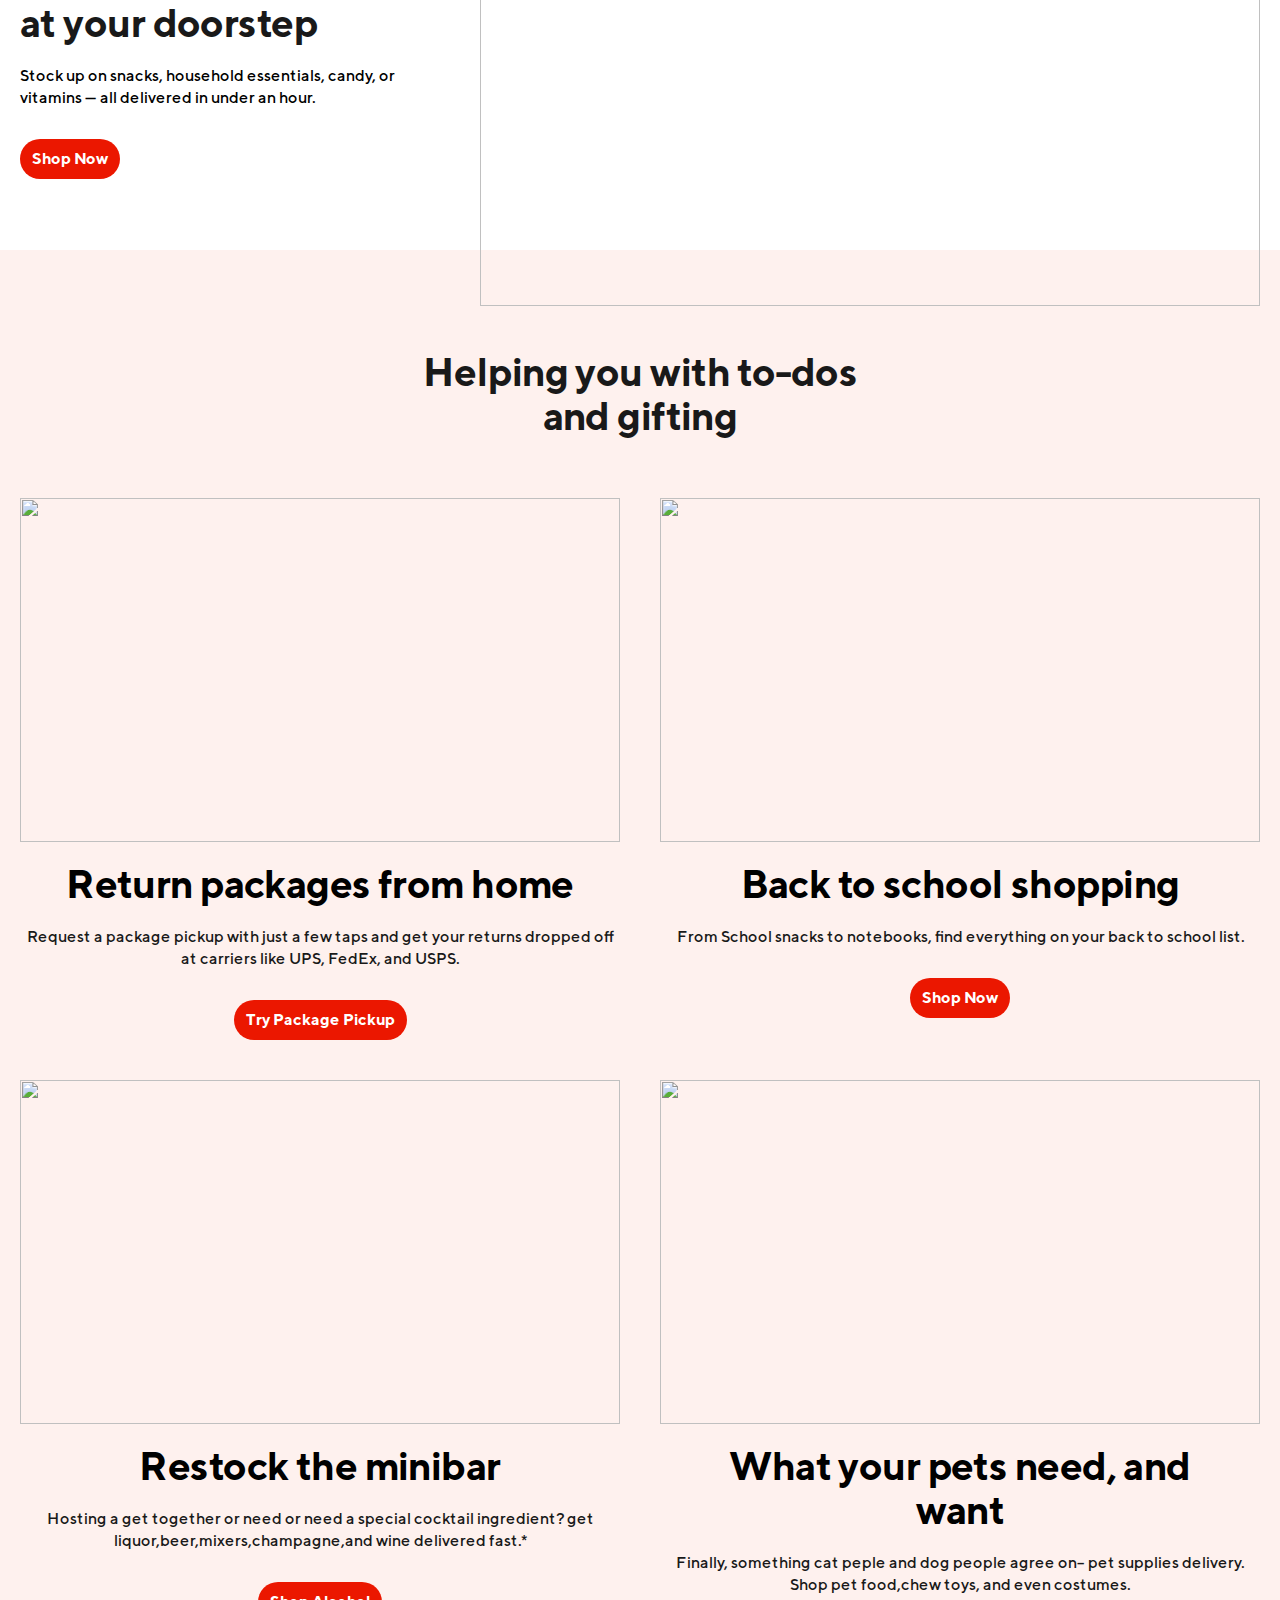
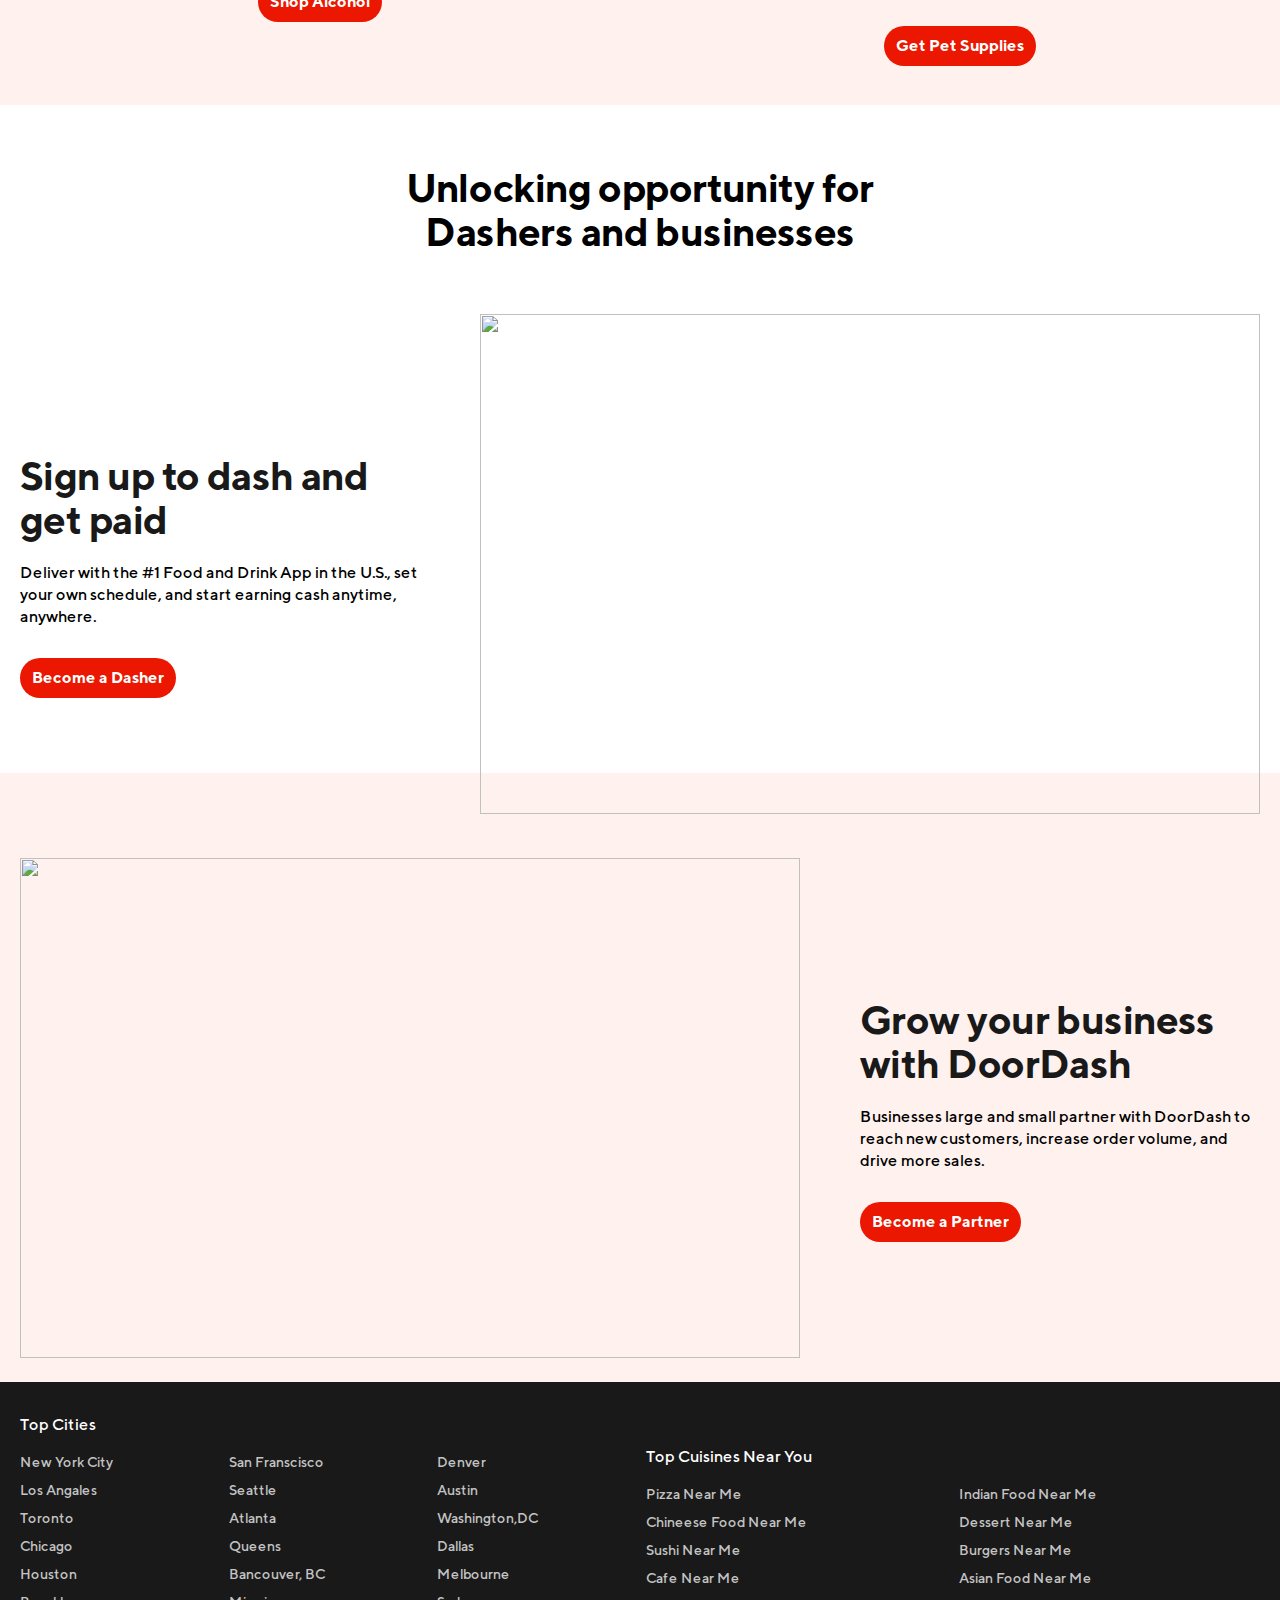
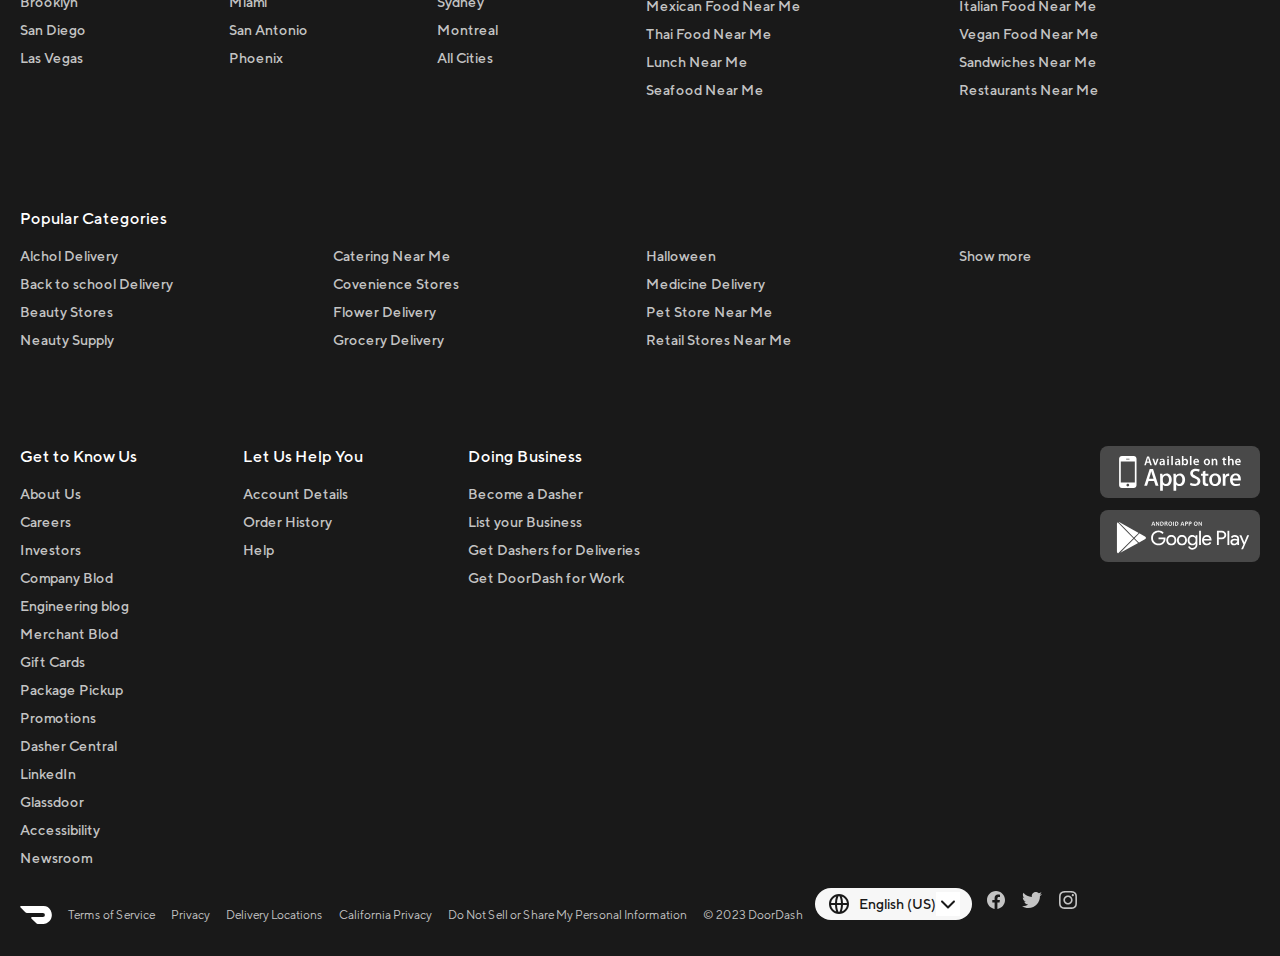
==== commit 72accf58: "Completed DoorDash" ====
--- a/doordash/index.html
+++ b/doordash/index.html
@@ -11,7 +11,10 @@
 <header>
     <div class="header-section">
         <div class="bg-img">
-            <img src="assets/hero_landing_us_mobile.avif">
+            <picture>
+                <source media="(min-width:1080px)" srcset="assets/hero_landing_us_desktop.webp">
+                <img src="assets/hero_landing_us_mobile.avif">
+            </picture>
         </div>
         <div class="banner-top-items">
             <div class="logos">
@@ -68,7 +71,7 @@
             <div class="playstore"><img src="assets/google-play-store-logo.svg"></div>
             <div id="title">DoorDash App</div>                
             <span>Food & Groceries, Delivered</span>
-            <button class="red-btn"><p>Get The app</p><img src="assets/svgexport-6.svg"></button>
+            <button class="red-btn"><p>Get the App</p><img src="assets/svgexport-6.svg"></button>
         </div>
     </div>
 
@@ -77,7 +80,7 @@
             <div class="image-section"><img src="assets/ScootScoot.svg"></div>
             <div class="text-section">
                 <h2>Become a Dasher</h2>
-                <h3>As a delivery driver,you'll make reliable money working anytime, anywhere.</h3>
+                <h3>As a delivery driver, you'll make reliable money working anytime, anywhere.</h3>
                 <div class="action-link"><span>Start earning</span><img src="assets/svgexport-7.svg"></div>
             </div>
         </div>
@@ -92,29 +95,39 @@
         <div class="unit">
             <div class="image-section"><img src="assets/iphone.svg"></div>
             <div class="text-section">
-                <h2>Get the best Doordash experience</h2>
-                <h3>Experience th best your neighborhood has to offer, all in one app.</h3>
+                <h2>Get the best DoorDash experience</h2>
+                <h3>Experience the best your neighborhood has to offer, all in one app.</h3>
                 <div class="action-link"><span>Get the app</span><img src="assets/svgexport-7.svg"></div>
             </div>
         </div>
     </div>
 
     <div class="promote">
-        <div class="crave">
-            <div class="image-section"><img src="assets/download_the_app_mobile.avif"></div>
-            <div class="text-section">
-                <h2>Everything you crave, delivered.</h2>
-                <h3>Your favorite local restaurants</h3>
-                <span>Get a slice of pizza or the whole pie delivered, or pick up house lo mein from the Chinese takeout spot you've been meaning to try.</span>
-                <button>Find restaurants</button>
-            </div>
-        </div>
+            <div class="crave">
+                <div class="image-section">
+                    <picture>
+                        <source media="(min-width:768px)" srcset="assets/download_the_app_desktop.avif">
+                        <img src="assets/download_the_app_mobile.avif">
+                    </picture>
+                   
+                </div>
+                <div class="text-section">
+                    <h2>Everything you crave, delivered.</h2>
+                    <h3>Your favorite local restaurants</h3>
+                    <span>Get a slice of pizza or the whole pie delivered, or pick up house lo mein from the Chinese takeout spot you've been meaning to try.</span>
+                    <button>Find restaurants</button>
+                </div>
+            </div>
         <div class="bg-shade"></div>
         <div class="dash-pass">
-            <div class="image-section"><img src="assets/dashpass_mobile.avif"></div>
-            <div class="text-section">
-                <h2>Dashpass is delivery for less</h2>
-                <span>Members get a $0 delivery free on DashPass orders, 5% back on picpup orders,and so much more. Plus, it's free for 30 days.</span>
+            <div class="image-section">
+                <picture>
+                    <source media="(min-width:768px)" srcset="assets/dashpass_desktop.avif">
+                    <img src="assets/dashpass_mobile.avif">
+                </picture></div>
+            <div class="text-section">
+                <h2>DashPass is delivery for less</h2>
+                <span>Members get a $0 delivery fee on DashPass orders, 5% back on pickup orders, and so much more. Plus, it's free for 30 days.</span>
                 <button>Get DashPass</button>
             </div>
         </div>
@@ -124,66 +137,79 @@
         <div class="image-section"><img src="assets/grocery_desktop.avif"></div>
         <div class="overlay"></div>
         <div class="text-section">
-            <h2>Get Grocery and convenience store essentials</h2>
-            <h3>Grocery delivery,exactly how you want it.</h3>
-            <span>Shop fom home and fill your cart with fresh produce, frozen entrees, deli delights, and more.</span>
+            <h2>Get grocery and convenience store essentials</h2>
+            <h3>Grocery delivery, exactly how you want it.</h3>
+            <span>Shop from home and fill your cart with fresh produce, frozen entrees, deli delights, and more.</span>
             <button>Shop Groceries</button>
         </div>
     </div>
 
     <div class="features">
-        <div class="convenience">
-            <div class="image-section"><img src="assets/convenience_mobile.avif"></div>
-            <div class="text-section">
-                <h2>Convenience stores at your doorsteps</h2>
-                <span>Stock up on snacks, household essentials, candy,or vitamins - all delivered in under a hour.</span>
-                <button>Shop Now</button>
+        <div class="convenience-max">
+            <div class="convenience">
+                <div class="image-section">
+                    <picture>
+                        <source media="(min-width:768px)" srcset="assets/convenience_desktop.avif">
+                        <img src="assets/convenience_mobile.avif">
+                    </picture>
+                </div>
+                <div class="text-section">
+                    <h2>Convenience stores at your doorstep</h2>
+                    <span>Stock up on snacks, household essentials, candy, or vitamins — all delivered in under an hour.</span>
+                    <button>Shop Now</button>
+                </div>
             </div>
         </div>
         <div class="shade"></div>
-        <div class="gifting">
-            <h2 class="caption">Helping you with to-dos and gifting</h2>
-            <div class="cards">
-                <div class="card">
-                    <div class="image-section"><img src="assets/package_pickup_mobile.avif"></div>
-                    <div class="text-section">
-                        <h3>Return packages from home</h3>
-                        <span>Request a package pickup with just a few taps and get your returns dropped off at carriers like UPS, FedEx, and USPS.</span>
-                        <button>Try Package Pickup</button>
-                    </div>
-                </div>
-                <div class="card">
-                    <div class="image-section"><img src="assets/bts-backpack.webp"></div>
-                    <div class="text-section">
-                        <h3>Back to school shopping</h3>
-                        <span>From School snacks to notebooks, find everything on your back to school list.</span>
-                        <button>Shop Now</button>
-                    </div>
-                </div>
-                <div class="card">
-                    <div class="image-section"><img src="assets/alcohol_mobile.avif"></div>
-                    <div class="text-section">
-                        <h3>Restock the minibar</h3>
-                        <span>Hosting a get together or need or need a special cocktail ingredient? get liquor,beer,mixers,champagne,and wine delivered fast.*</span>
-                        <button>Shop Alcohol</button>
-                    </div>
-                </div>
-                <div class="card">
-                    <div class="image-section"><img src="assets/pet_supplies_mobile.avif"></div>
-                    <div class="text-section">
-                        <h3>What your pets need, and want</h3>
-                        <span>Finally, something cat peple and dog people agree on-- pet supplies delivery. Shop pet food,chew toys, and even costumes.</span>
-                        <button>Get Pet Supplies</button>
-                    </div>
-                </div>
-            </div>            
+        <div class="gifting-max">
+            <div class="gifting">
+                <h2 class="caption">Helping you with to-dos and gifting</h2>
+                <div class="cards">
+                    <div class="card">
+                        <div class="image-section"><img src="assets/package_pickup_mobile.avif"></div>
+                        <div class="text-section">
+                            <h3>Return packages from home</h3>
+                            <span>Request a package pickup with just a few taps and get your returns dropped off at carriers like UPS, FedEx, and USPS.</span>
+                            <button>Try Package Pickup</button>
+                        </div>
+                    </div>
+                    <div class="card">
+                        <div class="image-section"><img src="assets/bts-backpack.webp"></div>
+                        <div class="text-section">
+                            <h3>Back to school shopping</h3>
+                            <span>From School snacks to notebooks, find everything on your back to school list.</span>
+                            <button>Shop Now</button>
+                        </div>
+                    </div>
+                    <div class="card">
+                        <div class="image-section"><img src="assets/alcohol_mobile.avif"></div>
+                        <div class="text-section">
+                            <h3>Restock the minibar</h3>
+                            <span>Hosting a get together or need or need a special cocktail ingredient? get liquor,beer,mixers,champagne,and wine delivered fast.*</span>
+                            <button>Shop Alcohol</button>
+                        </div>
+                    </div>
+                    <div class="card">
+                        <div class="image-section"><img src="assets/pet_supplies_mobile.avif"></div>
+                        <div class="text-section">
+                            <h3>What your pets need, and want</h3>
+                            <span>Finally, something cat peple and dog people agree on-- pet supplies delivery. Shop pet food,chew toys, and even costumes.</span>
+                            <button>Get Pet Supplies</button>
+                        </div>
+                    </div>
+                </div>            
+            </div>
         </div>
     </div>
 
     <div class="opportunity">
         <h2 class="caption">Unlocking opportunity for Dashers and businesses</h2>
         <div class="dasher">
-            <div class="image-section"><img src="assets/become_a_dasher_mobile.avif"></div>
+            <div class="image-section">
+                <picture>
+                    <source media="(min-width:768px)" srcset="assets/become_a_dasher_desktop.avif">
+                    <img src="assets/become_a_dasher_mobile.avif"></div>
+                </picture>
             <div class="text-section">
                 <h2>Sign up to dash and get paid </h2>
                 <span>Deliver with the #1 Food and Drink App in the U.S., set your own schedule, and start earning cash anytime, anywhere.</span>
@@ -192,10 +218,14 @@
         </div>
         <div class="bg-shade"></div>
         <div class="business">
-            <div class="image-section"><img src="assets/work_with_doordash_mobile.avif"></div>
+            <div class="image-section">
+                <picture>
+                    <source media="(min-width:768px)" srcset="assets/work_with_doordash_desktop.avif">
+                    <img src="assets/work_with_doordash_mobile.avif"></div>
+                </picture>
             <div class="text-section">
                 <h2>Grow your business with DoorDash</h2>
-                <span>Businesses large and small partner up with DoorDash to reach new customers, increase order volume, and drive more sales.</span>
+                <span>Businesses large and small partner with DoorDash to reach new customers, increase order volume, and drive more sales.</span>
                 <button>Become a Partner</button>
             </div>
         </div>
--- a/doordash/index.css
+++ b/doordash/index.css
@@ -210,6 +210,7 @@
 .ad .logo img{
     width:40px;
     height:40px;
+    padding-right:2px;
 }
 .ad .content{
     display: flex;
@@ -234,6 +235,10 @@
 .ad button{
     width:124.23px;
 }
+.ad button p{
+    font-size:14px;
+    line-height:16px;
+}
 
 button{
     background-color:rgb(235, 23, 0);
@@ -248,6 +253,10 @@
     border:none;
     font-family:dbold;
     width:fit-content;
+    font-size:14px;
+    line-height:16px;
+    padding-left:12px;
+    padding-right:12px;
 }
 button img{
     margin-left:4px;
@@ -309,7 +318,6 @@
     height:16px;
     width:16px;
 }
-
 
 .crave{
     padding:20px;
@@ -356,6 +364,8 @@
     width:fit-content;
     padding-left:12px;
     padding-right:12px;
+    font-size:14px;
+    line-height:16px;
 }
 
 /**/
@@ -395,7 +405,9 @@
     margin-top:20px;
     width:fit-content;
     padding-left:12px;
-    padding-right:12px;    
+    padding-right:12px;   
+    font-size:14px;
+    line-height:16px; 
 }
 
 .promote{
@@ -403,9 +415,9 @@
 }
 .bg-shade{
     position: absolute;
-    top:20%;
+    top:18.2%;
     left:0;
-    height:80%;
+    height:88.8%;
     width:100%;
     z-index:-1;
     background-color:rgb(254, 241, 238);
@@ -446,7 +458,7 @@
     text-align: center;
     align-items: center;
     color:white;
-    top: calc(50% - 99px);
+    top: calc(50% - 89px);
 }
 .grocery h2{
     font-family:dbold;
@@ -463,7 +475,7 @@
     margin-top:10px;
 }
 .grocery span{
-    font-family:dnorm;
+    font-family:dmed;
     font-weight:500px;
     margin-top:10px;
     font-size:14px;
@@ -528,6 +540,9 @@
 .gifting .caption{
     max-width:300px;
     font-size:24px;
+    line-height:32px;
+    color:rgb(25,25,25);
+    letter-spacing:-0.170399px;
     padding:20px;
     padding-top:40px;
     font-family:dbold;
@@ -596,6 +611,7 @@
     letter-spacing: -0.170399px;
     line-height:32px;
     padding:20px;
+    padding-bottom:40px;
     padding-top: 20px;
     font-family:dbold;
     text-align: center;
@@ -649,7 +665,7 @@
 
 /**/
 .business{
-    padding-top:20px;
+    padding-top:40px;
     display: flex;
     flex-direction: column;
 }
@@ -712,14 +728,16 @@
 .footer-item h3{
     text-align: center;
     margin-bottom:8px;
-    color:white;
-    font-family:dnorm;
+    color:rgb(255,255,255);
+    font-family:dmed;
+    font-weight:500;
     font-size:16px;
     line-height:22px;
 }
 .cities{
     display: flex;
     flex-direction: column;
+    row-gap:12px;
 }
 .cols{
     display: flex;
@@ -731,6 +749,16 @@
     font-size:14px;
     line-height:20px;
     font-family:dmed;
+}
+.cuisines{
+    display: flex;
+    flex-direction: column;
+    row-gap: 12px;
+}
+.categories{
+    display: flex;
+    flex-direction: column;
+    row-gap: 12px;
 }
 
 .footer-2{
@@ -772,6 +800,7 @@
     background-color: rgb(73, 73, 73);
     padding: 2px 8px;
     border-radius:8px;
+    display: flex;
     align-items:center;
     margin-top:12px;
 }
@@ -790,7 +819,6 @@
 .long-list{
     display: flex;
     flex-direction: row;
-    column-gap: 16px;
     flex-wrap: wrap;
     text-align: center;
     font-size: 12px;
@@ -800,6 +828,9 @@
     font-family:dnorm;
     margin-top: 12px;
 }
+.long-list span{
+    padding-left:16px;
+}
 .social{
     display: flex;
     column-gap: 12px;
@@ -862,6 +893,9 @@
     .signin,.signup{
         min-height: 40px;
     }
+    button{
+        height:40px;
+    }
 
     .banner-middle-items{
         left:calc(50% - 210px);
@@ -891,6 +925,11 @@
         width:124px;
         height:124px;
     }
+
+    .join-us{
+        margin-top: 32px;
+        margin-bottom:32px;
+    }
     
     .crave{
         flex-direction: row-reverse;
@@ -954,8 +993,8 @@
     }
 
     .bg-shade{
-        top:45%;
-        height:55%;
+        top:44.80%;
+        height:55.15%;
     }
 
     .grocery{
@@ -963,6 +1002,7 @@
     }
     .grocery .text-section{
         left:calc(50% - 275px);
+        top:calc(50% - 144px);
     }
     .grocery h2{
         font-size: 40px;
@@ -983,7 +1023,7 @@
     .grocery button{
         font-size:16px;
         line-height:18px;
-        width:114.328px;
+       
         white-space: nowrap;
     }
 
@@ -1029,6 +1069,7 @@
         padding-top: 20px;
         font-size: 40px;
         letter-spacing:-0.568px;
+        line-height: 44px;
         font-family:dbold;
         color:rgb(25, 25, 25);
         max-width:500px;
@@ -1087,6 +1128,7 @@
         flex-direction: row-reverse;
         align-items: center;
         column-gap:60px;
+        padding-top:20px;
     }
     .dasher .image-section img{
         height:500px;
@@ -1096,12 +1138,12 @@
         font-size:40px;
         letter-spacing:-0.02ch;
         line-height:44px;
+        margin-bottom:10px;
     }
     .dasher h3{
         font-size: 24px;
         line-height:32px;
         letter-spacing:-0.01ch;
-        margin-top:20px;
     }
     .dasher span{
         font-size:16px;
@@ -1130,6 +1172,7 @@
         font-size:40px;
         letter-spacing:-0.02ch;
         line-height:44px;
+        margin-bottom:10px;
     }
     .business span{
         font-size:16px;
@@ -1157,6 +1200,10 @@
         margin-bottom:32px;
         margin-top:32px;
     }
+    .categories{
+        column-gap:12px;
+    }
+
     .footer-item:nth-child(1){
         margin-top: 0px;
     }
@@ -1165,6 +1212,7 @@
         display: flex;
         flex-direction: row;
         width:100%;
+        gap:12px;
     }
     .cols{
         width:calc(100% / 3);
@@ -1173,9 +1221,14 @@
         text-align: left;
         
     }
+    .box-rounded:nth-child(1){
+        margin-top:0px;
+    }
 
     .cuisines{
         display:flex;
+        flex-direction: row;
+        column-gap: 12px;
         width:100%;
     }
     .cuisines .cols{
@@ -1195,17 +1248,27 @@
     .know-us,.help,.doing-business{
         text-align: left;
     }
+
+    .footer-2{
+        padding-bottom:20px;
+    }
     .footer-end{
         flex-direction: row;
+        align-items: flex-end;
     }
     .right-items{
         display: flex;
-        align-items: center;
+        align-items: flex-start;
         flex-direction: row-reverse;
+        height:36px;
     }
     .select{
         white-space: nowrap;
-    }
+        margin-bottom: 0px;
+        margin-top: 0px;
+    }
+
+  
 }
 
 @media screen and (min-width:1024px) {
@@ -1217,7 +1280,7 @@
     .logo1{
         display: none;
     }
-
+    
     .logos{
             align-items: center;
             gap:12px;
@@ -1253,7 +1316,30 @@
     .business h2{
         max-width:90%;
     }
-    
+    .footer-1{
+        flex-direction: row;
+    }
+    .footer-item{
+        width:calc(50% - 6px);
+    }
+    .footer-2{
+        flex-direction: row-reverse;
+        align-items: flex-start;
+    }
+    .apps ,.contact{
+        width:50%;
+    }
+    .box-rounded{
+        width: fit-content;
+    }
+    .apps{
+        display: flex;
+        justify-content: start;
+        flex-direction: column;
+        align-items: flex-end;
+        margin-top: 32px;
+    }
+        
 }
 
 @media screen and (min-width:1440px) {
@@ -1280,22 +1366,26 @@
         margin:0;
         margin-top: 96px;
         margin-bottom: 96px;
+        padding-top: 12px;
         max-width:1184px;
         box-sizing: border-box;
-        margin-left:90px;
+        margin-inline:auto;
+        padding-left: 1px;
     }
     .unit{
         flex-direction: column;
-        align-items: center;
+        align-items: flex-start;
         padding:16px;
         margin-left: 17px;
         margin-right: 17px;
         text-align: center;
-        width:360px;
+        min-width:360px;
         box-sizing: border-box;
     }
     .unit .image-section{
         margin:0;
+        margin-left: 55px;
+        height:154px;
     }
     .unit .image-section img{
         width:154px;
@@ -1305,6 +1395,10 @@
         font-size:18px;
         line-height:24px;
         justify-content: center;
+        letter-spacing: -0.04ch;
+    }
+    .unit .action-link img{
+        height:10px;
     }
     .unit h3{
         margin-top:8px;
@@ -1312,6 +1406,147 @@
     .grocery button{
         width:138.33px;
         height:40px;
+    }
+    .grocery button{
+        margin-top:30px;
     }    
+    .grocery h3{
+        margin-top:20px;
+    }
+   
     
-}
+    .crave{
+        max-width:1184px;
+        margin-inline: auto;
+        gap:60px;
+        box-sizing: border-box;
+        padding-left: 0px;
+        padding-right: 14px;
+        padding-top: 24px;
+    }
+    .crave .image-section{
+        width:auto;
+    }
+    .dash-pass{
+        box-sizing: border-box;
+        max-width:1184px;
+        padding-left:0px;
+        padding-right:0px;
+        margin-inline: auto;
+    }
+    .dash-pass span{
+        margin-top: 20px;
+    }
+    
+    .convenience-max{
+        max-width: 1184px;
+        margin-inline: auto;
+    }
+    .convenience .image-section{
+        width:auto;
+    }
+    .convenience{
+        gap:60px;
+        max-width:1184px;
+        box-sizing: border-box;
+        padding-left:0px;
+        padding-right:14.5px;
+    }
+    .convenience h2{
+        max-width:90%;
+    }
+
+    .shade{
+        top:22.5%;
+        height:77.5%;
+    }
+
+    .gifting-max{
+        max-width:1184px;
+        margin-inline:auto;
+    }
+    .card .image-section{
+        height:552px;
+    }
+    .dasher{
+        max-width:1184px;
+        margin-inline:auto;
+    }
+    .business{
+        max-width:1184px;
+        margin-inline: auto;
+    }
+    .footer-container{
+        max-width:1184px;
+        margin-inline:auto;
+        padding-left:32px;
+        padding-right:32px;
+        box-sizing: border-box;
+    }
+
+    .footer-end{
+        align-items: center;
+        justify-content: space-between;
+        margin-top:8px;
+    }
+    .long-list{
+        margin-top:4px;
+    }
+    .right-items{
+        align-items: center;
+    }
+    .select{
+        margin-right:46px;
+    }
+    .footer-2{
+        padding-top:0px;
+    }
+    .footer-item{
+        margin-top:0px;
+    }
+
+    
+}
+
+@media screen and (min-width:1920px) {
+
+
+    .search{
+        margin-right: 11PX;
+    }
+    .search input{
+       padding-left: 11.5px;
+    }
+    .saved-address .text{
+        margin-top:0px;
+    }
+/* 
+    .crave{
+        gap:47px;
+        max-width:1184px;
+        box-sizing: border-box;
+        padding-top:24px;
+    }
+    .crave .image-section{
+        width:auto;
+    }
+
+    .dash-pass{
+        gap:47px;
+        max-width:1184px;
+        box-sizing: border-box;
+        padding-left:0;
+        padding-right:0;
+
+    }
+    .dash-pass .image-section img{
+        width:auto;
+    }
+  
+
+    */
+    .opportunity{
+        padding-top: 0px;
+    }
+
+}
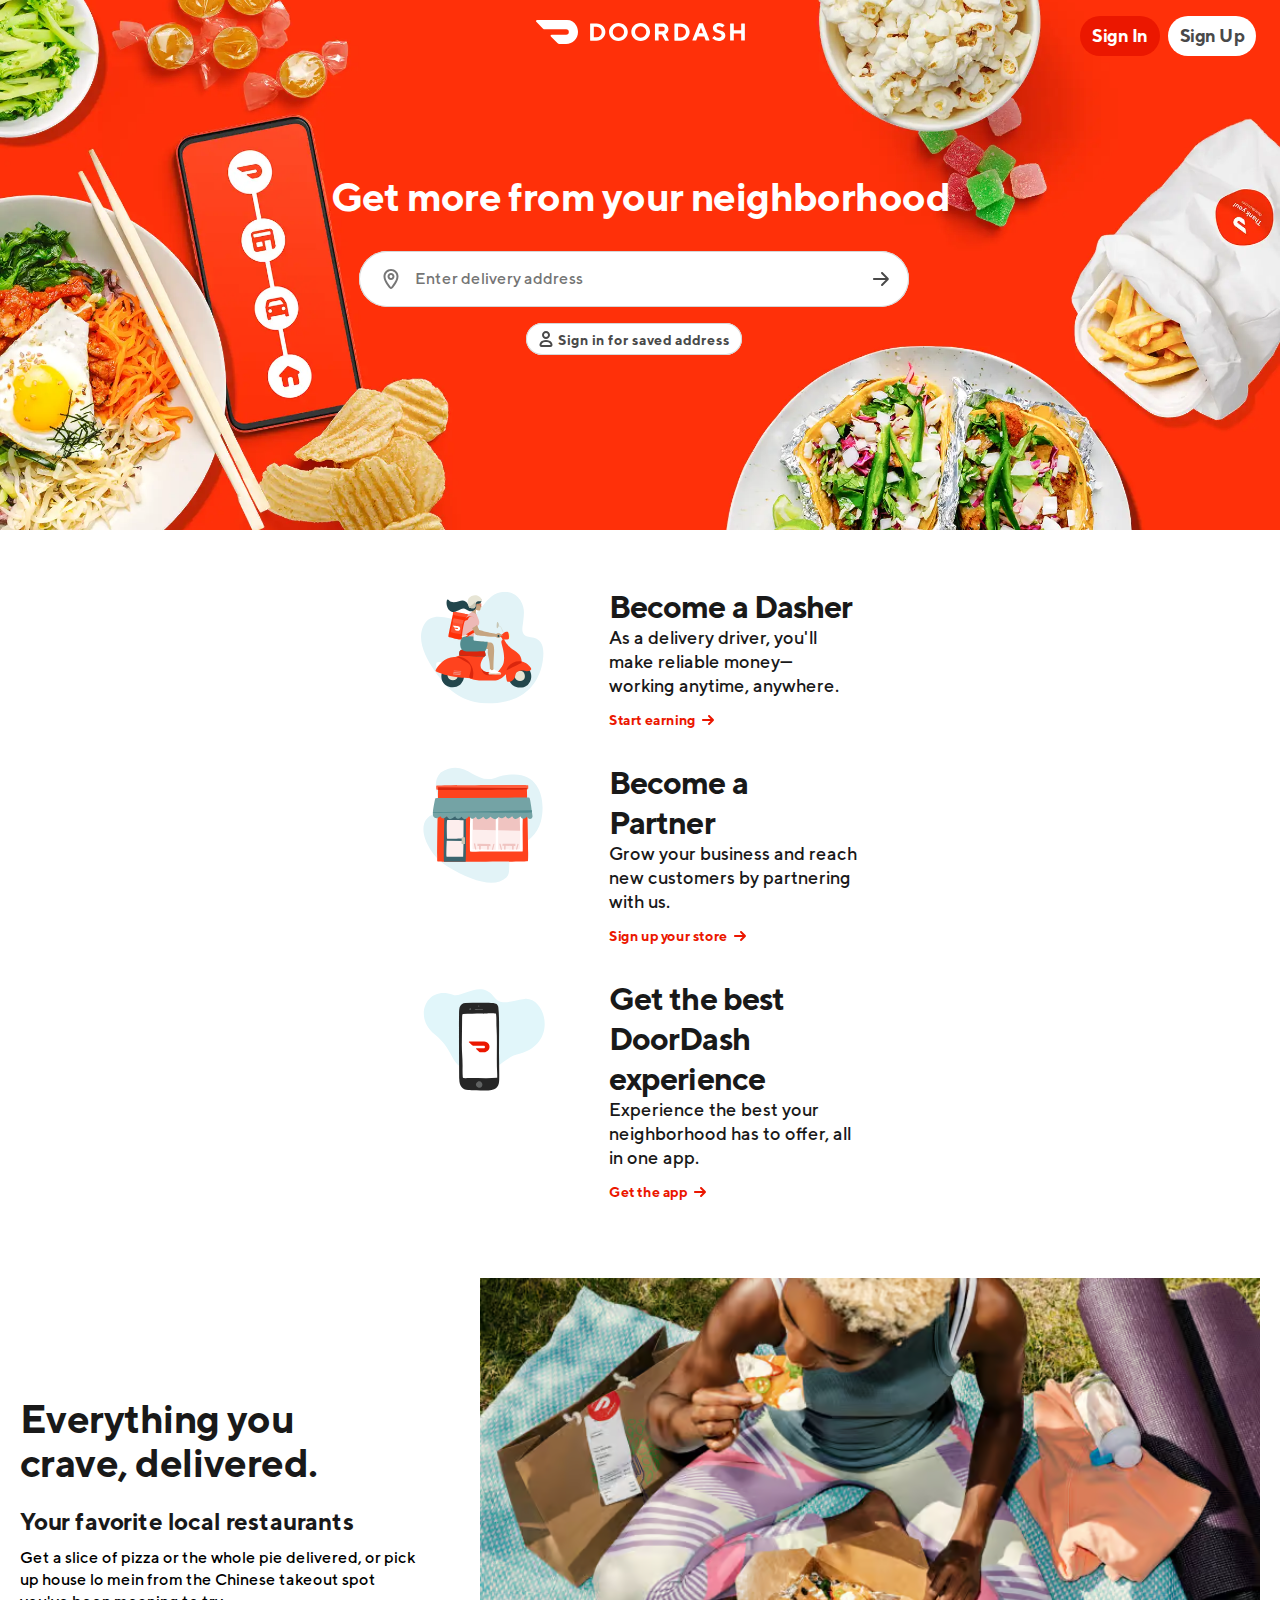
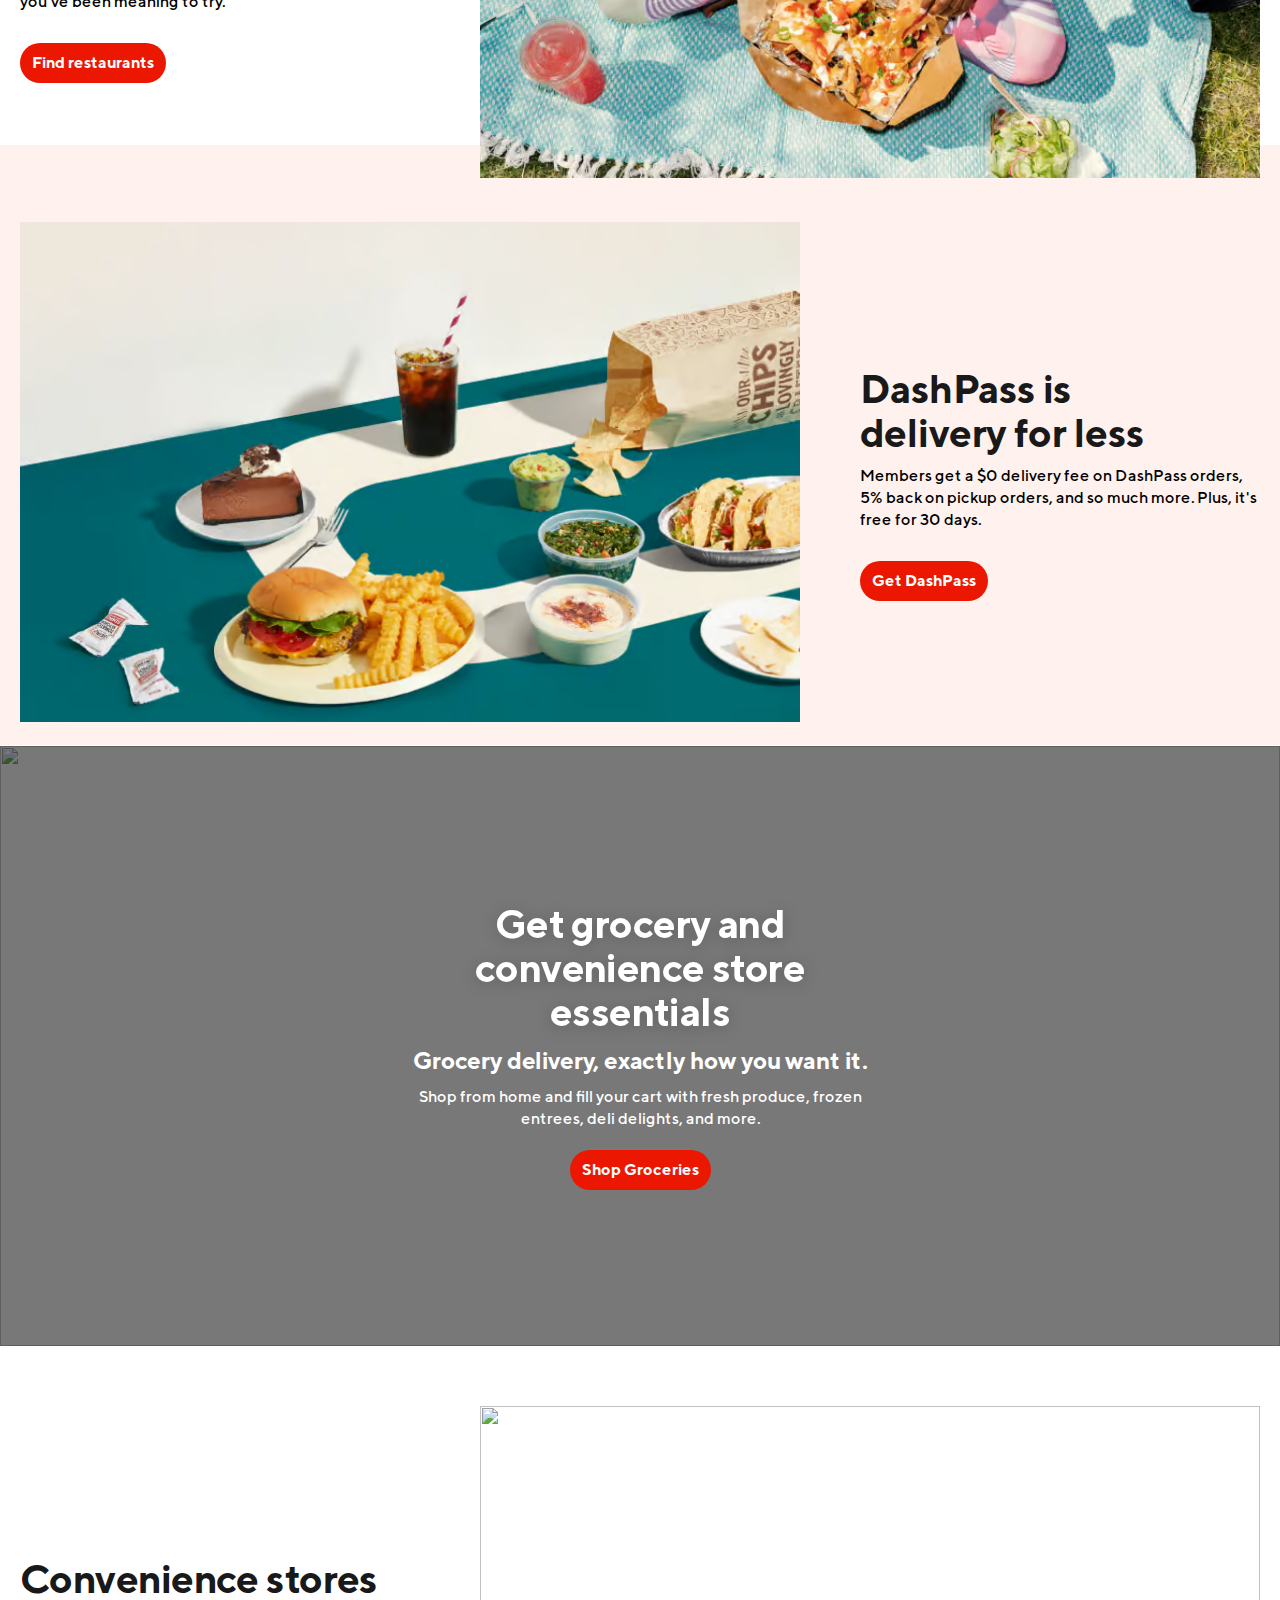
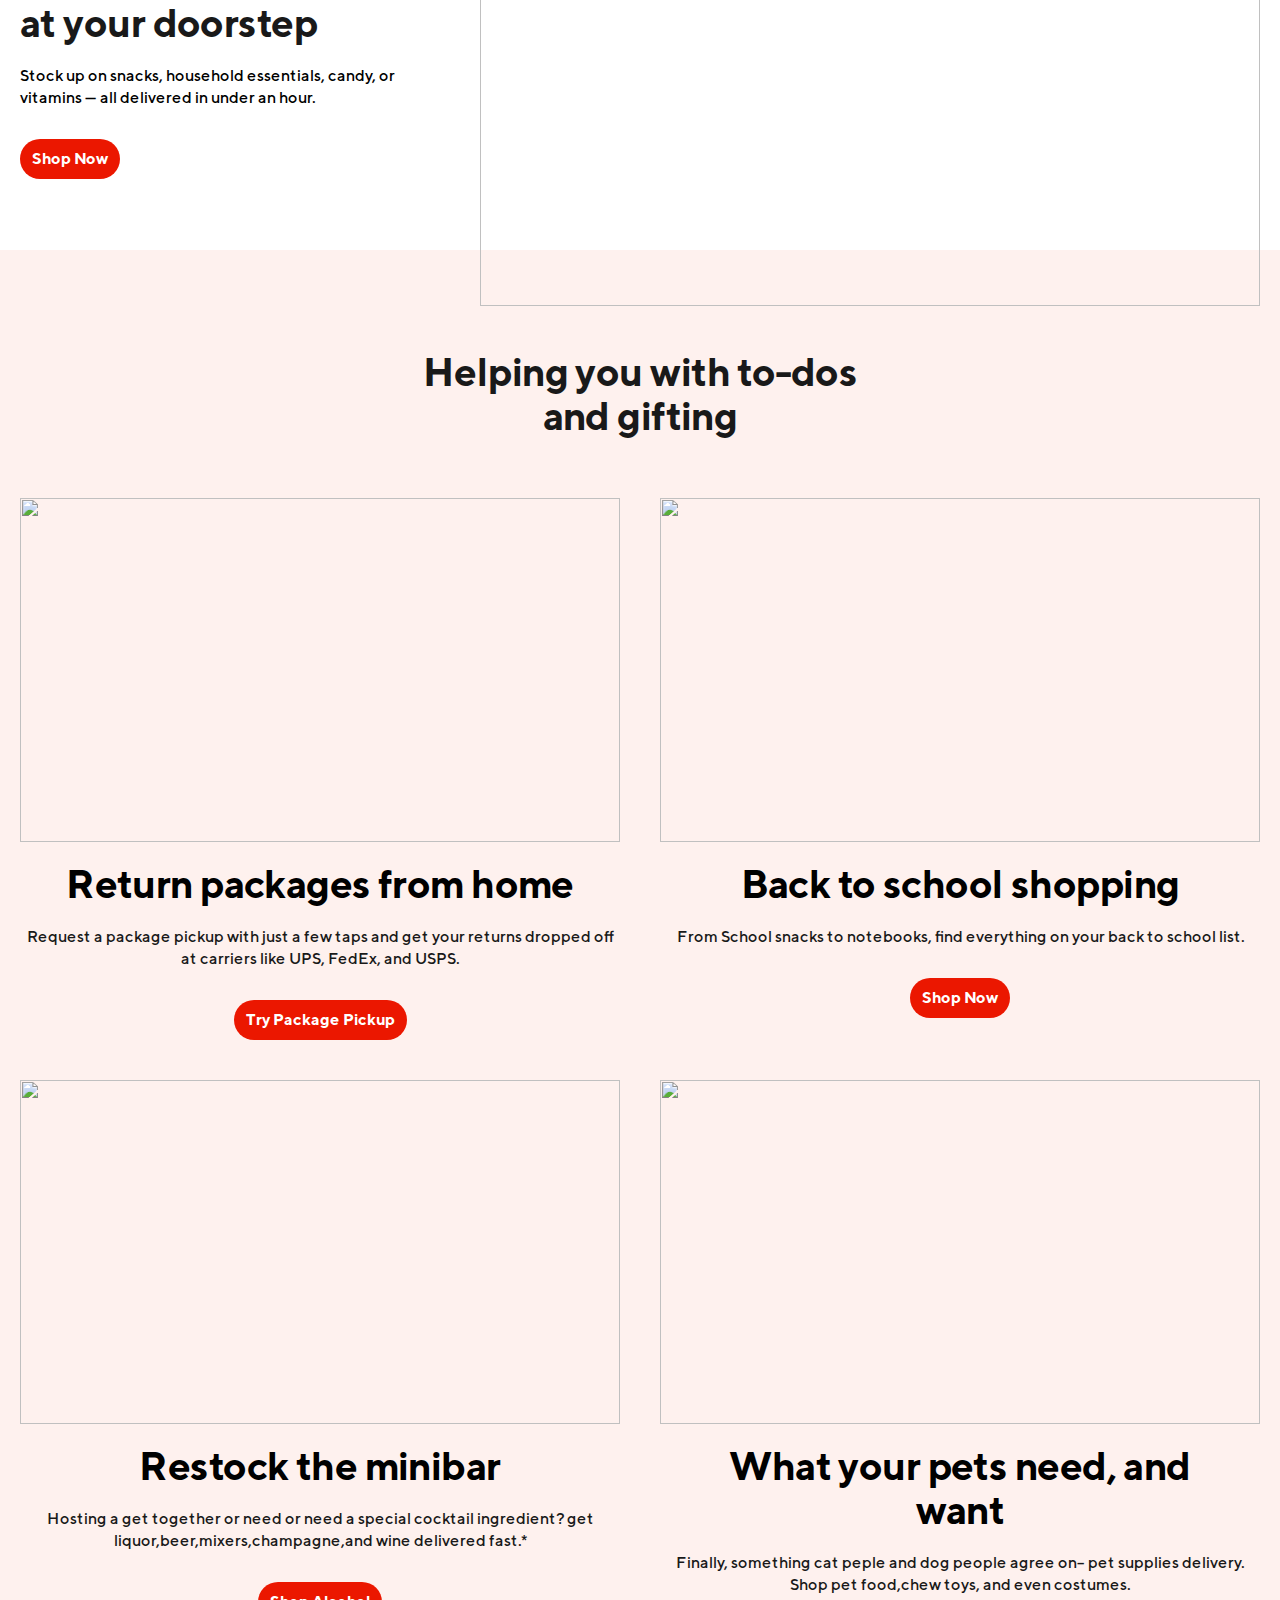
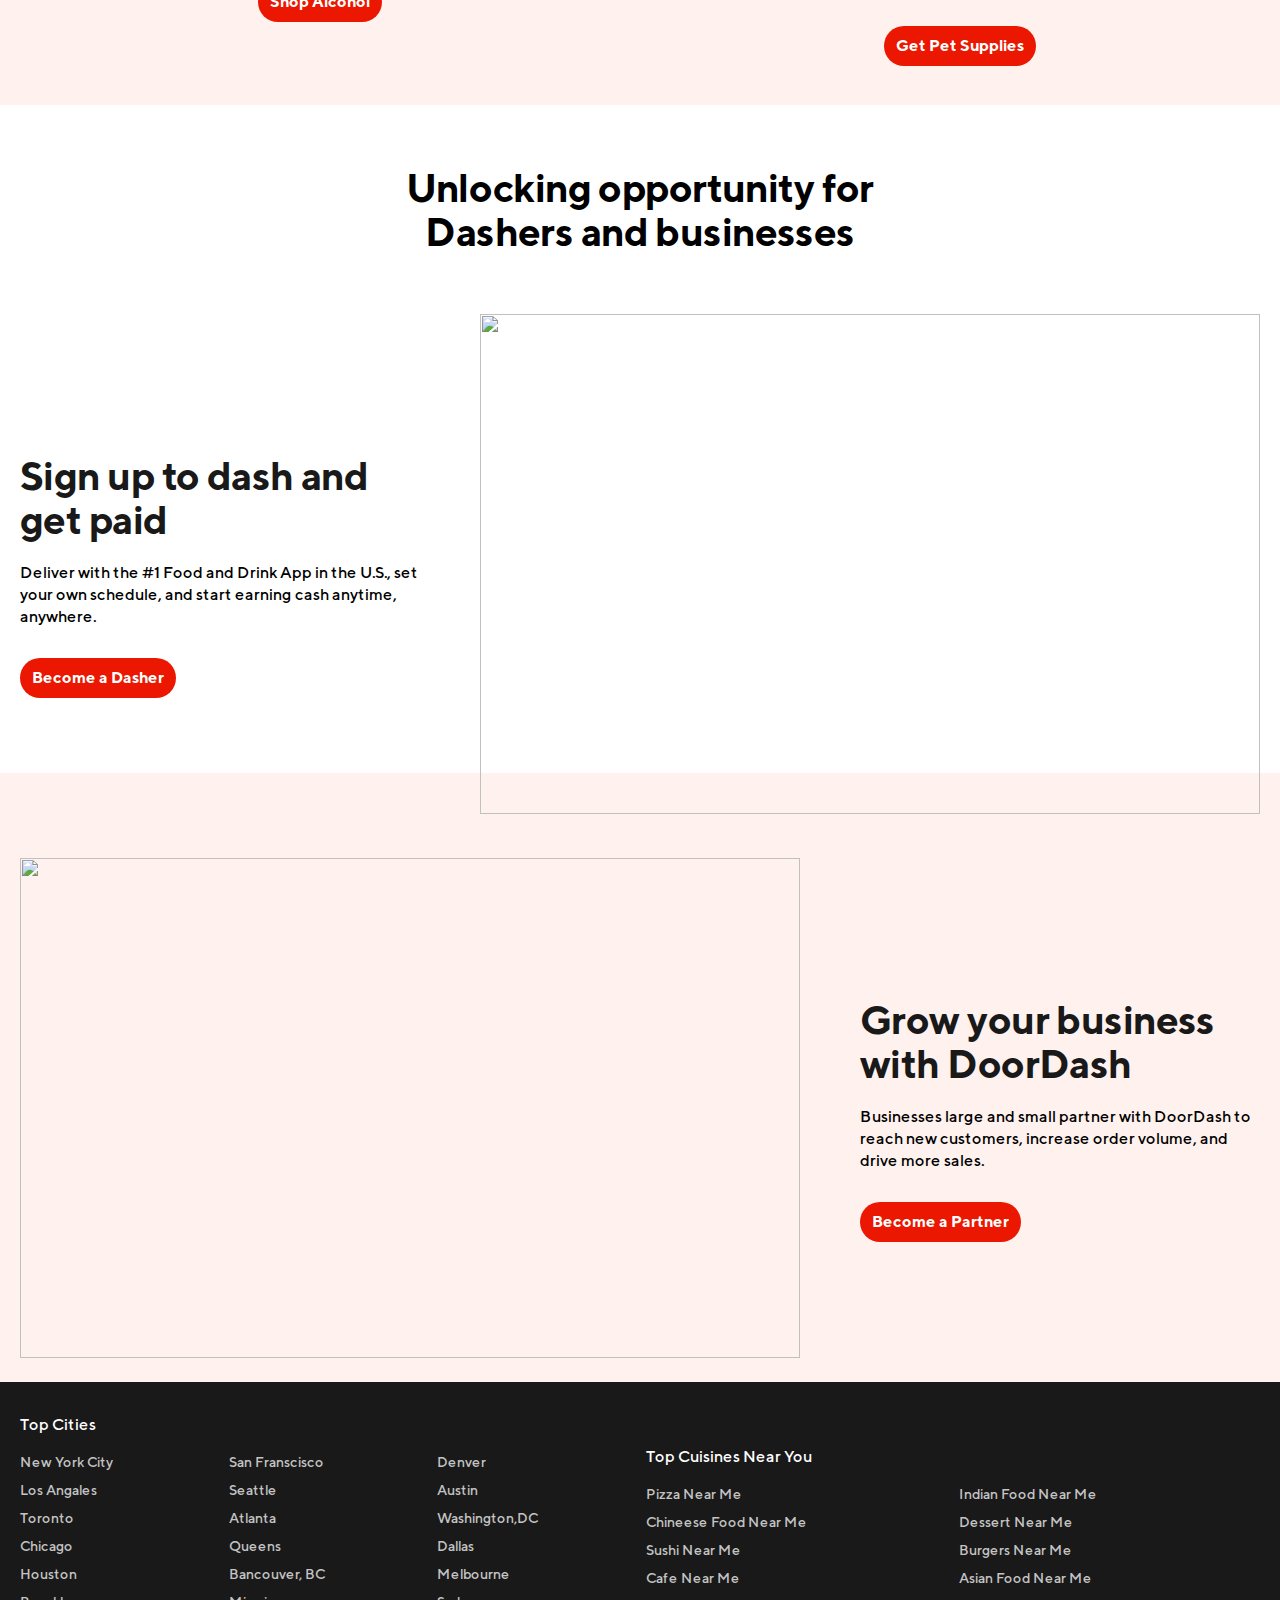
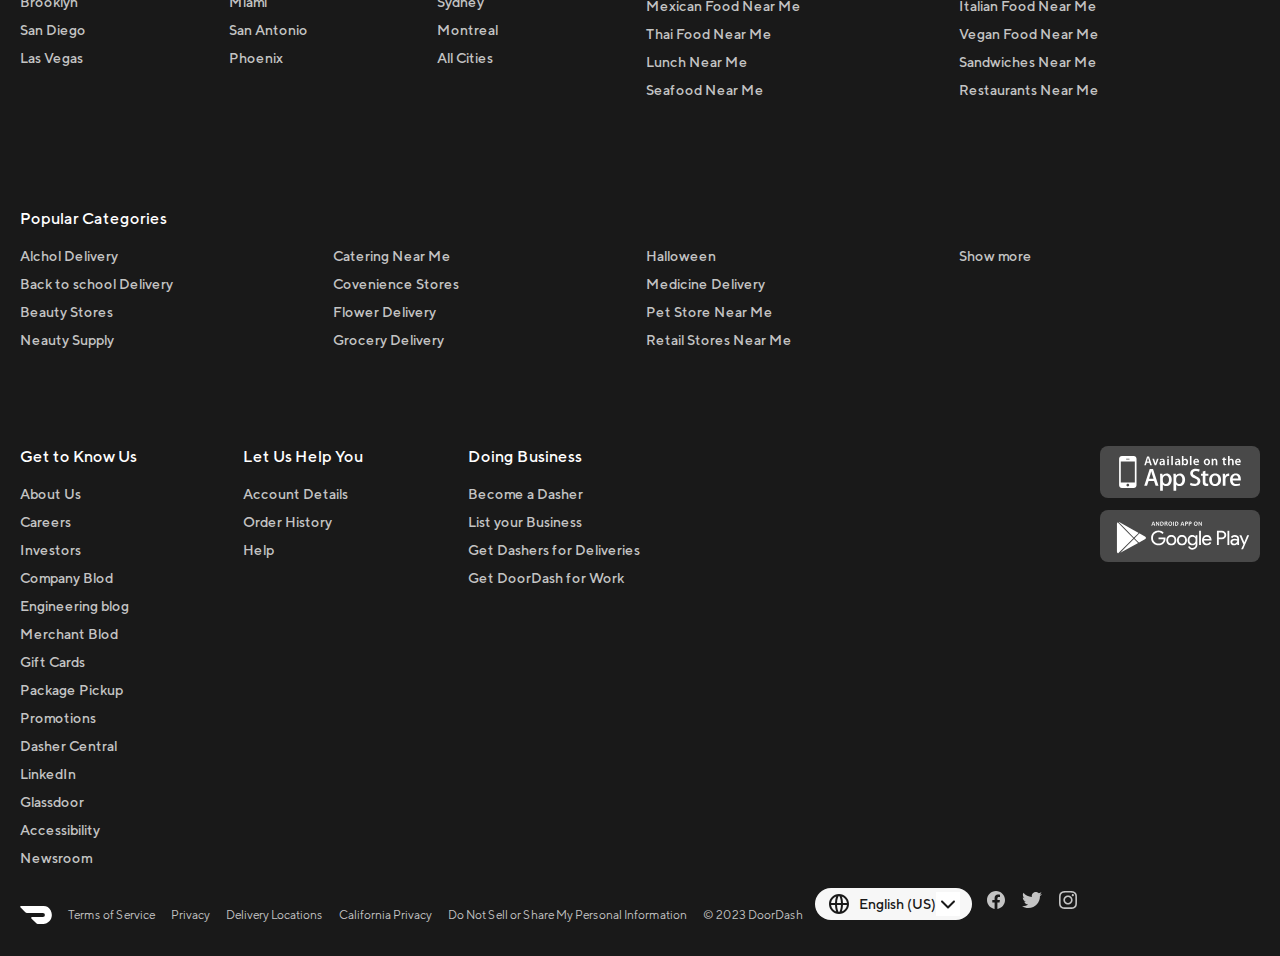
==== commit 7679911e: "desktop view remaining spotify" ====
--- a/doordash/index.html
+++ b/doordash/index.html
@@ -80,7 +80,7 @@
             <div class="image-section"><img src="assets/ScootScoot.svg"></div>
             <div class="text-section">
                 <h2>Become a Dasher</h2>
-                <h3>As a delivery driver, you'll make reliable money working anytime, anywhere.</h3>
+                <h3>As a delivery driver, you'll make reliable money—working anytime, anywhere.</h3>
                 <div class="action-link"><span>Start earning</span><img src="assets/svgexport-7.svg"></div>
             </div>
         </div>
